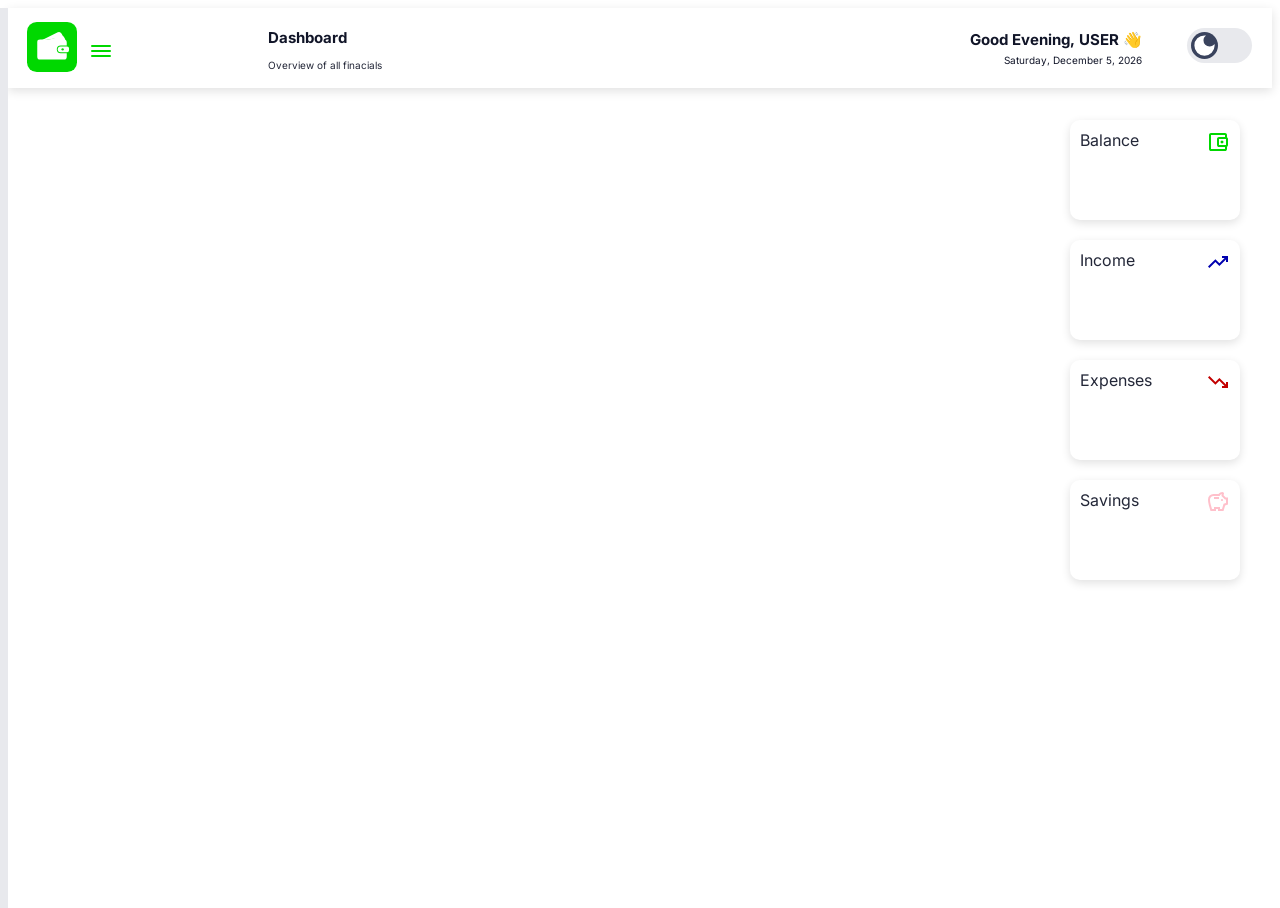
==== index.html @ 7d1e0b88 "fixed small issues and added svg for boxes" ====
<!DOCTYPE html>
<html lang="en">
<head>
    <meta charset="UTF-8">
    <meta name="viewport" content="width=device-width, initial-scale=1.0">

    <title>Expense Tracker</title>

    <link rel="stylesheet" href="css/style.css">

    <script type="text/javascript" src="js/script.js" defer></script>
</head>

<body>
    <header id="main-header">
        <header id="page-header">
            <section id="page-title">
                <h1 id="page-name">
                    Dashboard
                </h1>

                <p id="page-desc">
                    Overview of all finacials
                </p>

            </section>

            <div id="greeting-con">
                <h2 id="greeting"></h2>

                <p id="date"></p>
            </div>

        </header>

        <section id="logo">
            <svg xmlns="http://www.w3.org/2000/svg" viewBox="0 0 512 512"><rect class="icon-bg" x="0" y="0" width="512" height="512" rx="100"/><path class="wallet" d="M145 190 L315 105 Q340 93 353 119 L375 157 Z"/><path class="wallet" d="M195 190 L350 145 Q374 138 385 163 L395 190 Z"/><path class="wallet" d="M105 205Q105 180 135 180H377Q407 180 407 210V240H345Q305 240 305 280Q305 320 345 320H407V355Q407 385 377 385H135Q105 385 105 355Z"/><path class="wallet" d="M345 250H410Q430 250 430 270V290Q430 310 410 310H345Q315 310 315 280Q315 250 345 250Z"/><circle class="icon-bg" cx="365" cy="280" r="12"/></svg>
        </section>

        <input type="checkbox" id="menu-toggle">

        <label for="menu-toggle" class="toggle">
            <span class="top-line common"></span>
            <span class="mid-line common"></span>
            <span class="bot-line common"></span>
        </label>

        <div class="slide">

            <h1 id="title">Cashuru</h1>

            <ul id="list">
                <li>
                    <a href="#">
                        <svg xmlns="http://www.w3.org/2000/svg" viewBox="0 0 24 24" height="24px" width="24px" fill="#e3e3e3"><path d="M6,19H9V13h6v6h3V10L12,5.5L6,10v9ZM4,21V9l8-6l8,6V21H13V15H11v6H4Zm8-8.75Z"/></svg>
                        <span>Dashboard</span>  
                    </a>
                </li>
                <li>
                    <a href="#">
                        <svg xmlns="http://www.w3.org/2000/svg" viewBox="0 0 24 24" height="24px" width="24px" fill="#e3e3e3"><path d="M4,6V4H20V6H4ZM4,20V14H3V12L4,7H20l1,5v2H20v6H18V14H14v6H4Zm2-2h6V14H6v4ZM5.05,12h13.9H5.05Zm0,0h13.9l-0.6-3H5.65l-0.6,3Z"/></svg>                       
                        <span>Transactions</span>
                    </a>
                </li>
                <li>
                    <a href="#">
                        <svg xmlns="http://www.w3.org/2000/svg" viewBox="0 0 24 24" height="24px" width="24px" fill="#e3e3e3"><path d="M14,13q-1.25,0-2.13-0.88T11,10t0.88-2.13T14,7t2.13,0.88T17,10t-0.88,2.13T14,13ZM7,16q-0.82,0-1.41-0.59T5,14V6Q5,5.18 5.59,4.59T7,4H21q0.83,0 1.41,0.59Q23,5.18 23,6v8q0,0.82-0.59,1.41T21,16H7Zm2-2H19q0-0.83 0.59-1.41T21,12V8q-0.82,0-1.41-0.59T19,6H9Q9,6.82 8.41,7.41Q7.83,8 7,8v4q0.83,0 1.41,0.59Q9,13.18 9,14Zm11,6H3q-0.82,0-1.41-0.59T1,18V7H3V18H20v2ZM7,14V6v8Z"/></svg>                        
                        <span>Budgets</span>
                    </a>
                </li>
                <li>
                    <a href="#">
                        <svg xmlns="http://www.w3.org/2000/svg" viewBox="0 0 24 24" height="24px" width="24px" fill="#e3e3e3"><path d="M16.71,10.71Q17,10.43 17,10q0-0.43-0.29-0.71T16,9T15.29,9.29T15,10t0.29,0.71T16,11q0.43,0 0.71-0.29ZM8,9h5V7H8V9ZM4.5,21q-0.85-2.85-1.67-5.69T2,9.5Q2,7.2 3.6,5.6T7.5,4h5q0.73-0.95 1.76-1.48T16.5,2q0.63,0 1.06,0.44T18,3.5q0,0.15-0.04,0.3T17.88,4.07q-0.1,0.27-0.19,0.56T17.55,5.22L19.83,7.5H22v6.98L19.18,15.4L17.5,21H12V19H10v2H4.5ZM6,19H8V17h6v2h2l1.55-5.15L20,13.02V9.5H19L15.5,6q0-0.5 0.06-0.96T15.75,4.1q-0.72,0.2-1.27,0.69T13.68,6H7.5Q6.05,6 5.03,7.02T4,9.5q0,2.45 0.67,4.79T6,19Zm6-7.45Z"/></svg>
                        <span>Savings</span>
                    </a>
                </li>
                <li>
                    <a href="#">
                        <svg xmlns="http://www.w3.org/2000/svg" viewBox="0 0 24 24" height="24px" width="24px" fill="#e3e3e3"><path d="M3,21V19l2-2v4H3Zm4,0V15l2-2v8H7Zm4,0V13l2,2.03V21H11Zm4,0V15.03l2-2V21H15Zm4,0V11l2-2V21H19ZM3,15.83V13l7-7l4,4l7-7V5.82l-7,7l-4-4l-7,7Z"/></svg>
                        <span>Analytics</span>
                    </a>
                </li>
                <li>
                    <a href="#">
                        <svg xmlns="http://www.w3.org/2000/svg" viewBox="0 0 24 24" height="24px" width="24px" fill="#e3e3e3"><path d="M9.25,22l-0.4-3.2q-0.32-0.13-0.61-0.3T7.68,18.13L4.7,19.38L1.95,14.63l2.58-1.95Q4.5,12.5 4.5,12.34q0-0.16 0-0.34t0-0.34t0.03-0.34L1.95,9.38L4.7,4.63L7.68,5.88Q7.95,5.68 8.25,5.5t0.6-0.3L9.25,2h5.5l0.4,3.2q0.33,0.13 0.61,0.3t0.56,0.38L19.3,4.63l2.75,4.75l-2.57,1.95q0.02,0.18 0.02,0.34t0,0.34t0,0.34t-0.05,0.34l2.57,1.95l-2.75,4.75l-2.95-1.25q-0.27,0.2-0.57,0.38t-0.6,0.3L14.75,22H9.25ZM11,20h1.98l0.35-2.65q0.78-0.2 1.44-0.59t1.21-0.94l2.47,1.03l0.98-1.7l-2.15-1.63q0.13-0.35 0.17-0.74T17.5,12t-0.05-0.79q-0.05-0.39-0.17-0.74l2.15-1.63l-0.98-1.7L15.98,8.2q-0.55-0.57-1.21-0.96T13.33,6.65L13,4H11.03L10.68,6.65Q9.9,6.85 9.24,7.24T8.03,8.17L5.55,7.15L4.58,8.85l2.15,1.6Q6.6,10.83 6.55,11.2T6.5,12q0,0.4 0.05,0.77t0.17,0.75L4.58,15.15l0.98,1.7L8.03,15.8q0.55,0.58 1.21,0.96t1.44,0.59L11,20Zm1.05-4.5q1.45,0 2.47-1.03T15.55,12T14.53,9.52T12.05,8.5q-1.47,0-2.49,1.02T8.55,12t1.01,2.47t2.49,1.03ZM12,12Z"/></svg>
                        <span>Settings</span>
                    </a>
                </li>
            </ul>
        </div>

        <button id="theme-switch">
            <span>
                <svg xmlns="http://www.w3.org/2000/svg" viewBox="0 0 24 24" height="24px" width="24px" fill="#e3e3e3"><path d="M12,21q-3.75,0-6.38-2.63T3,12T5.63,5.63T12,3q0.35,0 0.69,0.02q0.34,0.02 0.66,0.07q-1.03,0.73-1.64,1.89T11.1,7.5q0,2.25 1.57,3.82T16.5,12.9q1.38,0 2.53-0.61t1.88-1.64q0.05,0.33 0.07,0.66T21,12q0,3.75-2.63,6.38T12,21Z"/></svg>
                <svg xmlns="http://www.w3.org/2000/svg" viewBox="0 0 24 24" height="24px" width="24px" fill="#e3e3e3"><path d="M8.46,15.54Q7,14.08 7,12Q7,9.92 8.46,8.46T12,7t3.54,1.46T17,12t-1.46,3.54T12,17q-2.07,0-3.54-1.46ZM5,13H1V11H5v2Zm18,0H19V11h4v2ZM11,5V1h2V5H11Zm0,18V19h2v4H11ZM6.4,7.75L3.88,5.32L5.3,3.85l2.4,2.5L6.4,7.75Zm12.3,12.4l-2.42-2.52l1.32-1.38l2.52,2.43L18.7,20.15ZM16.25,6.4l2.43-2.52L20.15,5.3l-2.5,2.4l-1.4-1.3ZM3.85,18.7l2.53-2.43L7.75,17.6L5.33,20.13L3.85,18.7Z"/></svg>
            </span>
        </button>
    </header>

    <body>
        <div id="summary-con">
            <section id="balance-box">
                <p>Balance</p>
                <svg class="balance" xmlns="http://www.w3.org/2000/svg" viewBox="0 0 24 24" height="24px" width="24px"><path d="M5,19V5Q5,5 5,6.11Q5,7.22 5,9v6q0,1.77 0,2.89T5,19Zm0,2q-0.83,0-1.41-0.59T3,19V5Q3,4.17 3.59,3.59T5,3H19q0.83,0 1.41,0.59T21,5V7.5H19V5H5V19H19V16.5h2V19q0,0.82-0.59,1.41T19,21H5Zm8-4q-0.82,0-1.41-0.59T11,15V9q0-0.83 0.59-1.41T13,7h7q0.83,0 1.41,0.59T22,9v6q0,0.82-0.59,1.41T20,17H13Zm7-2V9H13v6h7Zm-2.94-1.94Q17.5,12.63 17.5,12t-0.44-1.06T16,10.5t-1.06,0.44T14.5,12t0.44,1.06T16,13.5t1.06-0.44Z"/></svg>
            </section>

            <section id="income-box">
                <p>Income</p>
                <svg class="trend-up" xmlns="http://www.w3.org/2000/svg" viewBox="0 0 24 24" height="24px" width="24px"><path d="M3.4,18L2,16.6L9.4,9.15l4,4L18.6,8H16V6h6v6H20V9.4L13.4,16l-4-4l-6,6Z"/></svg>
            </section>

            <section id="expenses-box">
                <p>Expenses</p>
                <svg class ="trend-down" xmlns="http://www.w3.org/2000/svg" viewBox="0 0 24 24" height="24px" width="24px"><path d="M16,18V16h2.6l-5.2-5.15l-4,4L2,7.4L3.4,6l6,6l4-4L20,14.6V12h2v6H16Z"/></svg>
            </section>

            <section id="savings-box">
                <p>Savings</p>
                <svg class="piggy" xmlns="http://www.w3.org/2000/svg" viewBox="0 0 24 24" height="24px" width="24px"><path d="M16.71,10.71Q17,10.43 17,10q0-0.43-0.29-0.71T16,9T15.29,9.29T15,10t0.29,0.71T16,11q0.43,0 0.71-0.29ZM8,9h5V7H8V9ZM4.5,21q-0.85-2.85-1.67-5.69T2,9.5Q2,7.2 3.6,5.6T7.5,4h5q0.73-0.95 1.76-1.48T16.5,2q0.63,0 1.06,0.44T18,3.5q0,0.15-0.04,0.3T17.88,4.07q-0.1,0.27-0.19,0.56T17.55,5.22L19.83,7.5H22v6.98L19.18,15.4L17.5,21H12V19H10v2H4.5ZM6,19H8V17h6v2h2l1.55-5.15L20,13.02V9.5H19L15.5,6q0-0.5 0.06-0.96T15.75,4.1q-0.72,0.2-1.27,0.69T13.68,6H7.5Q6.05,6 5.03,7.02T4,9.5q0,2.45 0.67,4.79T6,19Zm6-7.45Z"/></svg>
            </section>
        </div>
    </body>

</body>
</html>
---- css/style.css ----
@import url('https://fonts.googleapis.com/css2?family=Inter:wght@400;500;600;700;800&display=swap');

:root{
    --base-color: white;
    --base-variant: #e8e9ed;
    --text-color: #111528;
    --secondary-text: #232738;
    --primary-color: #3a435d;
    --accent-color: rgb(0, 216, 0);
    --hover-color: #cbcbcb;
    --shadow-color: rgba(0, 0, 0, 0.12);
    --main-font: 'Inter', sans-serif;
    --title-font: 'Bebas Neue', sans-serif;
}
.darkmode{
    --base-color: #070b1d;
    --base-variant: #101425;
    --text-color: #ffffff;
    --secondary-text: #a4a5b8;
    --primary-color: #3a435d;
    --accent-color: rgb(2, 143, 2);
    --hover-color: #232a41;
    --shadow-color: rgba(166, 166, 166, 0.12);
}

#theme-switch{
    height: 35px;
    width: 65px;
    padding: 4px;
    border-radius: 50px;
    border: none;
    background-color: var(--base-variant);
    cursor: pointer;
    display: flex;
    align-items: center;
    top: 20px;
    right: 20px;
    position: absolute;
    transition: background-color 0.3s;
}

#theme-switch span{
    height: 27px;
    width: 27px;
    border-radius: 50%;
    background-color: var(--primary-color);
    transition: transform 0.3s;
    justify-content: flex-start;
}

#theme-switch span svg{
    height: 27px;
    width: 27px;
    fill: white;
}

.darkmode #theme-switch span{
    height: 27px;
    width: 27px;
    border-radius: 50%;
    background-color: white;
    transition: transform 0.3s;
    justify-content: flex-start;
}

.darkmode #theme-switch span svg{
    height: 27px;
    width: 27px;
    fill: var(--primary-color);
}

#theme-switch svg:last-child{
    display: none;
}

.darkmode #theme-switch svg:first-child{
    display: none;
}

.darkmode #theme-switch svg:last-child{
    display: block;
}

.darkmode #theme-switch span{
    transform: translateX(30px);
}

.darkmode #theme-switch{
    background-color: var(--primary-color);
}

body{
    background-color: var(--base-color);
    color: var(--text-color);
}

#title{
    color: var(--accent-color);
    text-align: right;
    padding-right: 10px;
    padding-top: 20px;
    font-weight: 800;
    pointer-events: none;
    font-family: var(--title-font);
    font-size: 30px
}

#logo{
    height: 50px;
    width: 50px;
    padding: 4px;
    display: flex;
    align-items: center;
    position: absolute;
    top: 10px;
    left: 15px;
    z-index: 4;
    background: transparent;
}

#logo svg {
    width: 100%;
    height: 100%;
}

.icon-bg {
    fill: var(--accent-color);
    transition: fill 0.3s ease;
}

.wallet {
    fill: var(--base-color);
    transition: fill 0.3s ease;
}

#list a {
    display: flex;
    align-items: center;
    gap: 12px;
}

#list svg{
    fill: var(--accent-color);
    width: 24px;
    height: 24px;
    flex-shrink: 0;
}

#list{
    padding-left: 20px;
}

*{
    padding: 0;
}

.slide{
    height: 100vh;
    width: 230px;
    position: absolute;
    top: 0;
    left: 0;
    background-color: var(--base-variant);
    transition: transform 0.3s ease;
    transform: translateX(-100%);
    z-index: 2;
}

ul li{
    list-style: none;
}

ul li a{
    color: var(--secondary-text);
    font-weight: 500;
    font-family: var(--main-font);
    text-transform: capitalize;
    text-decoration: none;
    transition: 0.2s ease-out;
}

ul li a span{
    width: 40px;
    text-align: center;
}

input{
    display: none;
    visibility: hidden;
    appearance: none;
}

.toggle{
    position: absolute;
    height: 25px;
    width: 25px;
    top: 30px;
    left: 80px;
    z-index: 5;
    cursor: pointer;
    background-color: transparent;
    border-radius: 2px;
    transition: left 0.3s ease;
}

.toggle .common{
    position: absolute;
    height: 2px;
    width: 20px;
    background-color: var(--accent-color);
    border-radius: 50px;
    transition: 0.3s ease;
}

.toggle .top-line{
    top: 30%;
    left: 50%;
    transform: translate(-50%, -50%);
}

.toggle .mid-line{
    top: 50%;
    left: 50%;
    transform: translate(-50%, -50%);
}

.toggle .bot-line{
    top: 70%;
    left: 50%;
    transform: translate(-50%, -50%);
}

input:checked ~ .toggle .top-line{
    left: 0px;
    top: 11.5px;
    width: 25px;
    transform: rotate(45deg);
}

input:checked ~ .toggle .bot-line{
    left: 0px;
    top: 11.5px;
    width: 25px;
    transform: rotate(-45deg);
}

input:checked ~ .toggle .mid-line{
    opacity: 0;
}

#menu-toggle:checked ~ .slide {
    transform: translateX(0);
}

#title {
    opacity: 0;
    transition: opacity 0.3s ease;
}

#menu-toggle:checked ~ .slide #title {
    opacity: 1;
}

#menu-toggle:checked ~ .toggle {
    left: 190px;
    top: 15px;
    background-color: transparent;
    transition: 0.3s ease;
}

#list li {
    margin-bottom: 12px;
}

#list li a {
    display: flex;
    align-items: center;
    gap: 12px;
    padding: 10px 12px;
    width: 170px;
    box-sizing: border-box;
    border-radius: 10px;
    transition: background-color 0.2s ease;
}

#list li a:hover {
    background-color: var(--hover-color);
}

#page-title {
    margin-left: 240px;
    padding: 12px 20px;
    font-family: var(--main-font);
}

#page-name {
    font-size: 15px;
    color: var(--text-color);
}

#page-desc {
    font-size: 10px;
    color: var(--secondary-text);
}

#page-header {
    width: 100%;
    height: 80px;
    background-color: var(--base-color);
    box-shadow: 0 3px 10px var(--shadow-color);
    display: flex;
    align-items: center;
    justify-content: space-between;
}

#greeting {
    margin: 0;
    font-size: 15px;
}

#date {
    margin: 5px 0 0 0;
    font-size: 10px;
}

#greeting-con {
    display: flex;
    flex-direction: column;
    align-items: flex-end;
    padding-right: 130px;
    font-family: var(--main-font);
}

#summary-con {
    display: flex;
    flex-direction: column;
    gap: 20px;
    position: absolute;
    right: 40px;
    top: 120px;
}

#summary-con section {
    box-shadow: 0 3px 10px var(--shadow-color);
    border-radius: 10px;
    height: 80px;
    width: 150px;
}

#summary-con p {
    font-family: var(--main-font);
    color: var(--secondary-text);
    margin: 0;
}

#main-header {
    position: relative;
    font-family: var(--title-font);
}

#savings-box {
    display: flex;
    justify-content: space-between;
    align-items: flex-start;
    padding: 10px;
}

#income-box{
    display: flex;
    justify-content: space-between;
    align-items: flex-start;
    padding: 10px;
}

#balance-box {
    display: flex;
    justify-content: space-between;
    align-items: flex-start;
    padding: 10px;
}

#expenses-box {
    display: flex;
    justify-content: space-between;
    align-items: flex-start;
    padding: 10px;
}

.balance {
    fill: var(--accent-color);
}

.trend-up {
    fill: rgb(0, 0, 175);
}

.trend-down {
    fill: rgb(194, 0, 0)
}

.piggy {
    fill: pink;
}
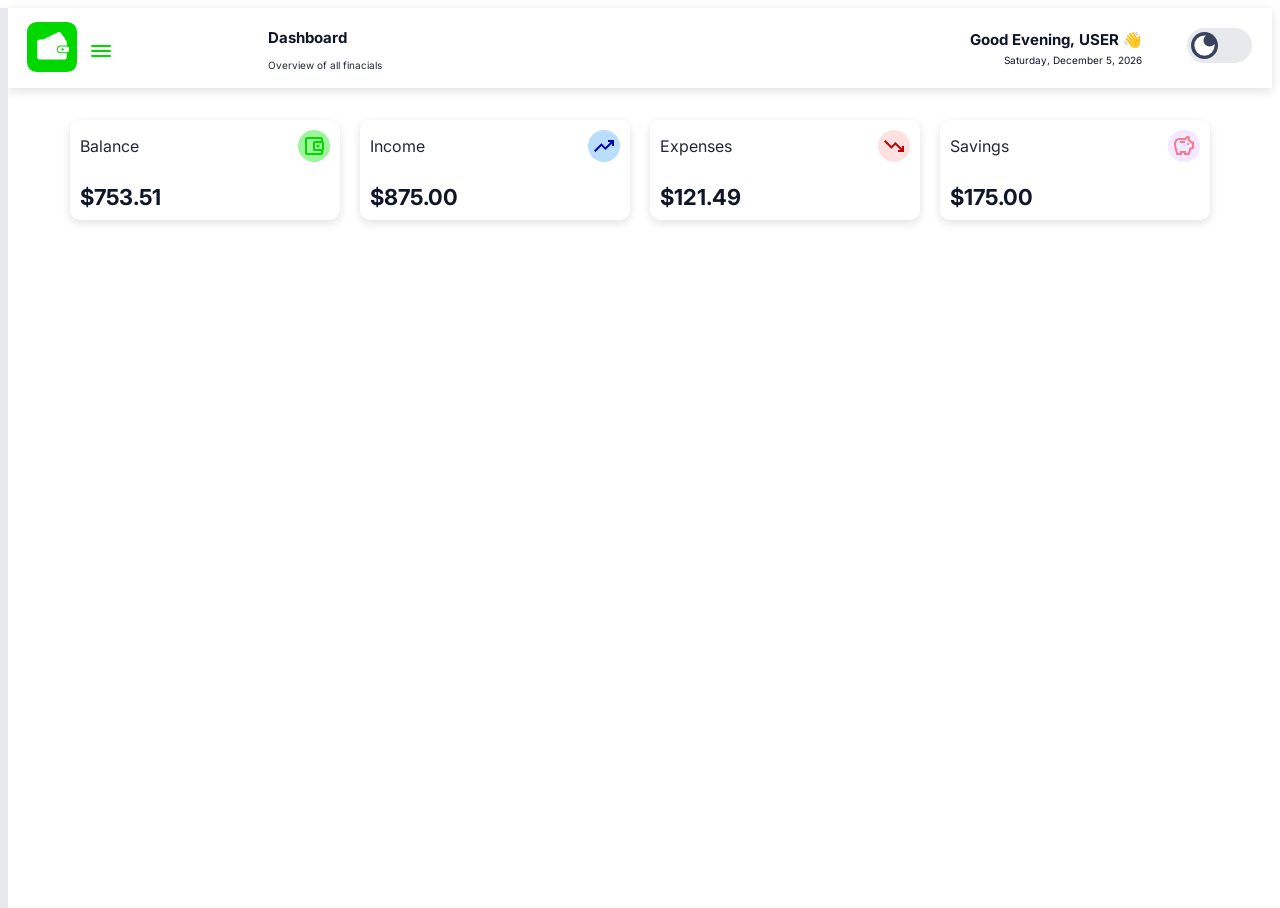
==== commit 6fd51052: "added icon bg and made boxes in a row, also did some js to make number" ====
--- a/index.html
+++ b/index.html
@@ -99,24 +99,40 @@
 
     <body>
         <div id="summary-con">
-            <section id="balance-box">
-                <p>Balance</p>
-                <svg class="balance" xmlns="http://www.w3.org/2000/svg" viewBox="0 0 24 24" height="24px" width="24px"><path d="M5,19V5Q5,5 5,6.11Q5,7.22 5,9v6q0,1.77 0,2.89T5,19Zm0,2q-0.83,0-1.41-0.59T3,19V5Q3,4.17 3.59,3.59T5,3H19q0.83,0 1.41,0.59T21,5V7.5H19V5H5V19H19V16.5h2V19q0,0.82-0.59,1.41T19,21H5Zm8-4q-0.82,0-1.41-0.59T11,15V9q0-0.83 0.59-1.41T13,7h7q0.83,0 1.41,0.59T22,9v6q0,0.82-0.59,1.41T20,17H13Zm7-2V9H13v6h7Zm-2.94-1.94Q17.5,12.63 17.5,12t-0.44-1.06T16,10.5t-1.06,0.44T14.5,12t0.44,1.06T16,13.5t1.06-0.44Z"/></svg>
+            <section id="balance-box" class="summary-card">
+                <div>
+                    <p>Balance</p>
+                    <svg class="balance" xmlns="http://www.w3.org/2000/svg" viewBox="0 0 24 24" height="24px" width="24px"><path d="M5,19V5Q5,5 5,6.11Q5,7.22 5,9v6q0,1.77 0,2.89T5,19Zm0,2q-0.83,0-1.41-0.59T3,19V5Q3,4.17 3.59,3.59T5,3H19q0.83,0 1.41,0.59T21,5V7.5H19V5H5V19H19V16.5h2V19q0,0.82-0.59,1.41T19,21H5Zm8-4q-0.82,0-1.41-0.59T11,15V9q0-0.83 0.59-1.41T13,7h7q0.83,0 1.41,0.59T22,9v6q0,0.82-0.59,1.41T20,17H13Zm7-2V9H13v6h7Zm-2.94-1.94Q17.5,12.63 17.5,12t-0.44-1.06T16,10.5t-1.06,0.44T14.5,12t0.44,1.06T16,13.5t1.06-0.44Z"/></svg>
+                </div>
+
+                <p id="balance-num" class="sum-val"></p>
             </section>
 
-            <section id="income-box">
-                <p>Income</p>
-                <svg class="trend-up" xmlns="http://www.w3.org/2000/svg" viewBox="0 0 24 24" height="24px" width="24px"><path d="M3.4,18L2,16.6L9.4,9.15l4,4L18.6,8H16V6h6v6H20V9.4L13.4,16l-4-4l-6,6Z"/></svg>
+            <section id="income-box" class="summary-card">
+                <div>
+                    <p>Income</p>
+                    <svg class="trend-up" xmlns="http://www.w3.org/2000/svg" viewBox="0 0 24 24" height="24px" width="24px"><path d="M3.4,18L2,16.6L9.4,9.15l4,4L18.6,8H16V6h6v6H20V9.4L13.4,16l-4-4l-6,6Z"/></svg>
+                </div>
+
+                <p id="income-num" class="sum-val"></p>
             </section>
 
-            <section id="expenses-box">
-                <p>Expenses</p>
-                <svg class ="trend-down" xmlns="http://www.w3.org/2000/svg" viewBox="0 0 24 24" height="24px" width="24px"><path d="M16,18V16h2.6l-5.2-5.15l-4,4L2,7.4L3.4,6l6,6l4-4L20,14.6V12h2v6H16Z"/></svg>
+            <section id="expenses-box" class="summary-card">
+                <div>
+                    <p>Expenses</p>
+                    <svg class ="trend-down" xmlns="http://www.w3.org/2000/svg" viewBox="0 0 24 24" height="24px" width="24px"><path d="M16,18V16h2.6l-5.2-5.15l-4,4L2,7.4L3.4,6l6,6l4-4L20,14.6V12h2v6H16Z"/></svg>
+                </div>
+
+                <p id="expense-num" class="sum-val"></p>
             </section>
 
-            <section id="savings-box">
-                <p>Savings</p>
-                <svg class="piggy" xmlns="http://www.w3.org/2000/svg" viewBox="0 0 24 24" height="24px" width="24px"><path d="M16.71,10.71Q17,10.43 17,10q0-0.43-0.29-0.71T16,9T15.29,9.29T15,10t0.29,0.71T16,11q0.43,0 0.71-0.29ZM8,9h5V7H8V9ZM4.5,21q-0.85-2.85-1.67-5.69T2,9.5Q2,7.2 3.6,5.6T7.5,4h5q0.73-0.95 1.76-1.48T16.5,2q0.63,0 1.06,0.44T18,3.5q0,0.15-0.04,0.3T17.88,4.07q-0.1,0.27-0.19,0.56T17.55,5.22L19.83,7.5H22v6.98L19.18,15.4L17.5,21H12V19H10v2H4.5ZM6,19H8V17h6v2h2l1.55-5.15L20,13.02V9.5H19L15.5,6q0-0.5 0.06-0.96T15.75,4.1q-0.72,0.2-1.27,0.69T13.68,6H7.5Q6.05,6 5.03,7.02T4,9.5q0,2.45 0.67,4.79T6,19Zm6-7.45Z"/></svg>
+            <section id="savings-box" class="summary-card">
+                <div>
+                    <p>Savings</p>
+                    <svg class="piggy" xmlns="http://www.w3.org/2000/svg" viewBox="0 0 24 24" height="24px" width="24px"><path d="M16.71,10.71Q17,10.43 17,10q0-0.43-0.29-0.71T16,9T15.29,9.29T15,10t0.29,0.71T16,11q0.43,0 0.71-0.29ZM8,9h5V7H8V9ZM4.5,21q-0.85-2.85-1.67-5.69T2,9.5Q2,7.2 3.6,5.6T7.5,4h5q0.73-0.95 1.76-1.48T16.5,2q0.63,0 1.06,0.44T18,3.5q0,0.15-0.04,0.3T17.88,4.07q-0.1,0.27-0.19,0.56T17.55,5.22L19.83,7.5H22v6.98L19.18,15.4L17.5,21H12V19H10v2H4.5ZM6,19H8V17h6v2h2l1.55-5.15L20,13.02V9.5H19L15.5,6q0-0.5 0.06-0.96T15.75,4.1q-0.72,0.2-1.27,0.69T13.68,6H7.5Q6.05,6 5.03,7.02T4,9.5q0,2.45 0.67,4.79T6,19Zm6-7.45Z"/></svg>
+                </div>
+
+                <p id="savings-num" class="sum-val"></p>
             </section>
         </div>
     </body>
--- a/css/style.css
+++ b/css/style.css
@@ -333,18 +333,13 @@
 
 #summary-con {
     display: flex;
-    flex-direction: column;
+    flex-direction: row;
     gap: 20px;
     position: absolute;
-    right: 40px;
     top: 120px;
-}
-
-#summary-con section {
-    box-shadow: 0 3px 10px var(--shadow-color);
-    border-radius: 10px;
-    height: 80px;
-    width: 150px;
+    justify-content: center;
+    left: 0;
+    right: 0;
 }
 
 #summary-con p {
@@ -358,46 +353,71 @@
     font-family: var(--title-font);
 }
 
-#savings-box {
-    display: flex;
+.balance {
+    fill: var(--accent-color);
+    background-color: #9cf59a;
+}
+
+.trend-up {
+    fill: rgb(0, 0, 175);
+    background-color: #b8ddfd;
+}
+
+.trend-down {
+    fill: rgb(194, 0, 0);
+    background-color: #fee2e2;
+}
+
+.piggy {
+    fill: rgb(250, 120, 141);
+    background-color: #f3e8ff;
+}
+
+.summary-card div {
+    display: flex;
+    justify-content: space-between;
+    align-items: center;
+    width: 100%;
+}
+
+.summary-card {
+    display: flex;
+    flex-direction: column;
     justify-content: space-between;
     align-items: flex-start;
     padding: 10px;
-}
-
-#income-box{
-    display: flex;
-    justify-content: space-between;
-    align-items: flex-start;
-    padding: 10px;
-}
-
-#balance-box {
-    display: flex;
-    justify-content: space-between;
-    align-items: flex-start;
-    padding: 10px;
-}
-
-#expenses-box {
-    display: flex;
-    justify-content: space-between;
-    align-items: flex-start;
-    padding: 10px;
-}
-
-.balance {
-    fill: var(--accent-color);
-}
-
-.trend-up {
-    fill: rgb(0, 0, 175);
-}
-
-.trend-down {
-    fill: rgb(194, 0, 0)
-}
-
-.piggy {
-    fill: pink;
+    box-shadow: 0 3px 10px var(--shadow-color);
+    border-radius: 10px;
+    height: 80px;
+    width: 250px;
+    transition: transform 0.2s ease, box-shadow 0.2s ease;
+}
+
+#summary-con .summary-card > p {
+    font-size: 22px;
+    font-weight: 700;
+    color: var(--text-color);
+}
+
+.summary-card svg {
+    padding: 4px;
+    border-radius: 50%;
+    width: 24px;
+    height: 24px;
+}
+
+.summary-card:hover {
+    transform: translateY(-4px);
+    box-shadow: 0 6px 15px var(--shadow-color);
+}
+
+@media (max-width: 768px) {
+    #summary-con {
+        position: static;
+        align-items: flex-end;
+    }
+}
+
+.summary-value {
+    align-self: flex-start;
 }
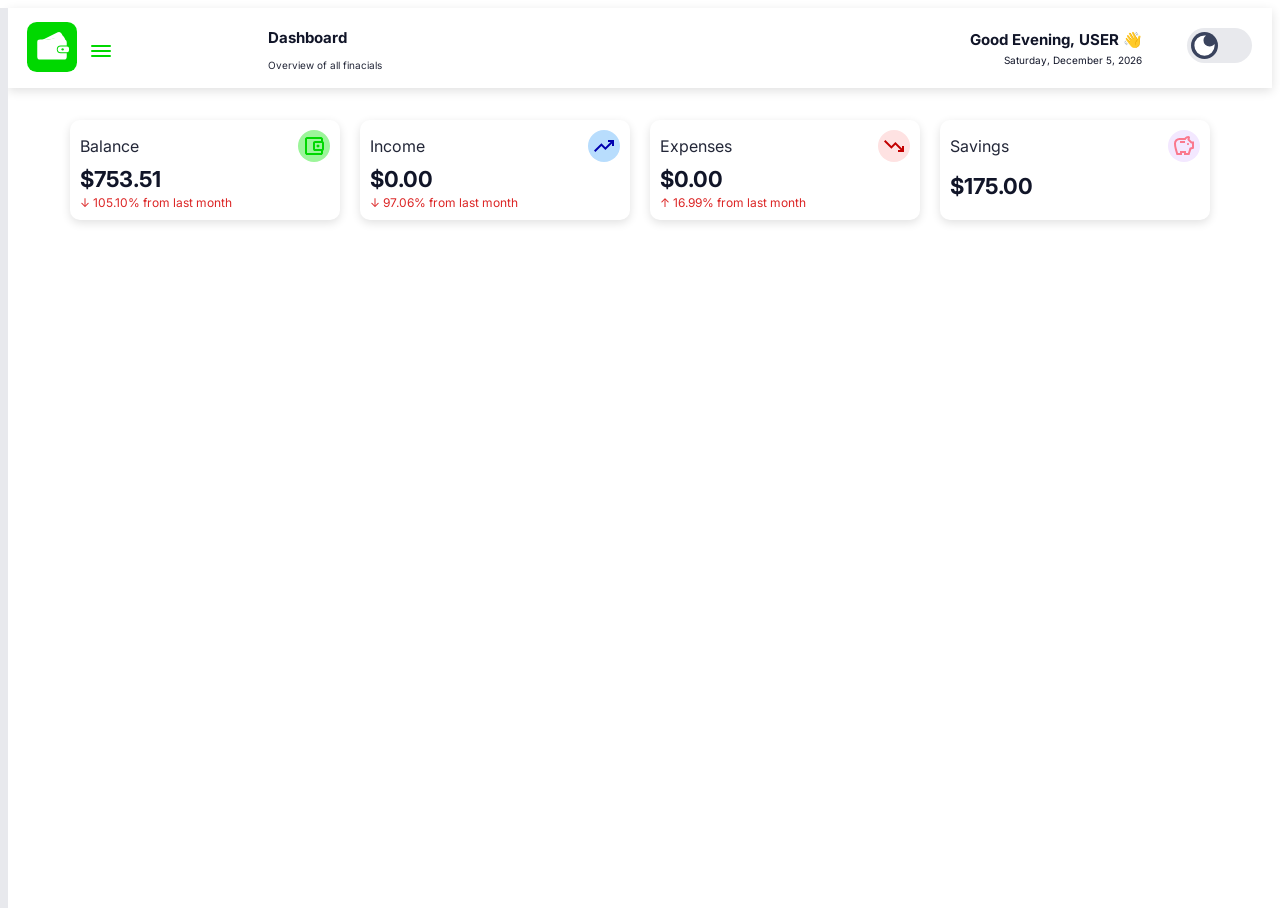
==== commit b8698c7e: "added smaller text in the summary boxes that turn red or green depending on positive or negative" ====
--- a/index.html
+++ b/index.html
@@ -106,6 +106,7 @@
                 </div>
 
                 <p id="balance-num" class="sum-val"></p>
+                <p id="balance-change"></p>
             </section>
 
             <section id="income-box" class="summary-card">
@@ -115,6 +116,7 @@
                 </div>
 
                 <p id="income-num" class="sum-val"></p>
+                <p id="income-change"></p>
             </section>
 
             <section id="expenses-box" class="summary-card">
@@ -124,6 +126,7 @@
                 </div>
 
                 <p id="expense-num" class="sum-val"></p>
+                <p id="expense-change"></p>
             </section>
 
             <section id="savings-box" class="summary-card">
@@ -133,6 +136,7 @@
                 </div>
 
                 <p id="savings-num" class="sum-val"></p>
+                <p id="savings-change"></p>
             </section>
         </div>
     </body>
--- a/css/style.css
+++ b/css/style.css
@@ -420,4 +420,16 @@
 
 .summary-value {
     align-self: flex-start;
+}
+
+#summary-con .summary-card > p.positive-change {
+    color: #16a34a;
+    font-size: 12px;
+    font-weight: 400;
+}
+
+#summary-con .summary-card > p.negative-change {
+    color: #dc2626;
+    font-size: 12px;
+    font-weight: 400;
 }
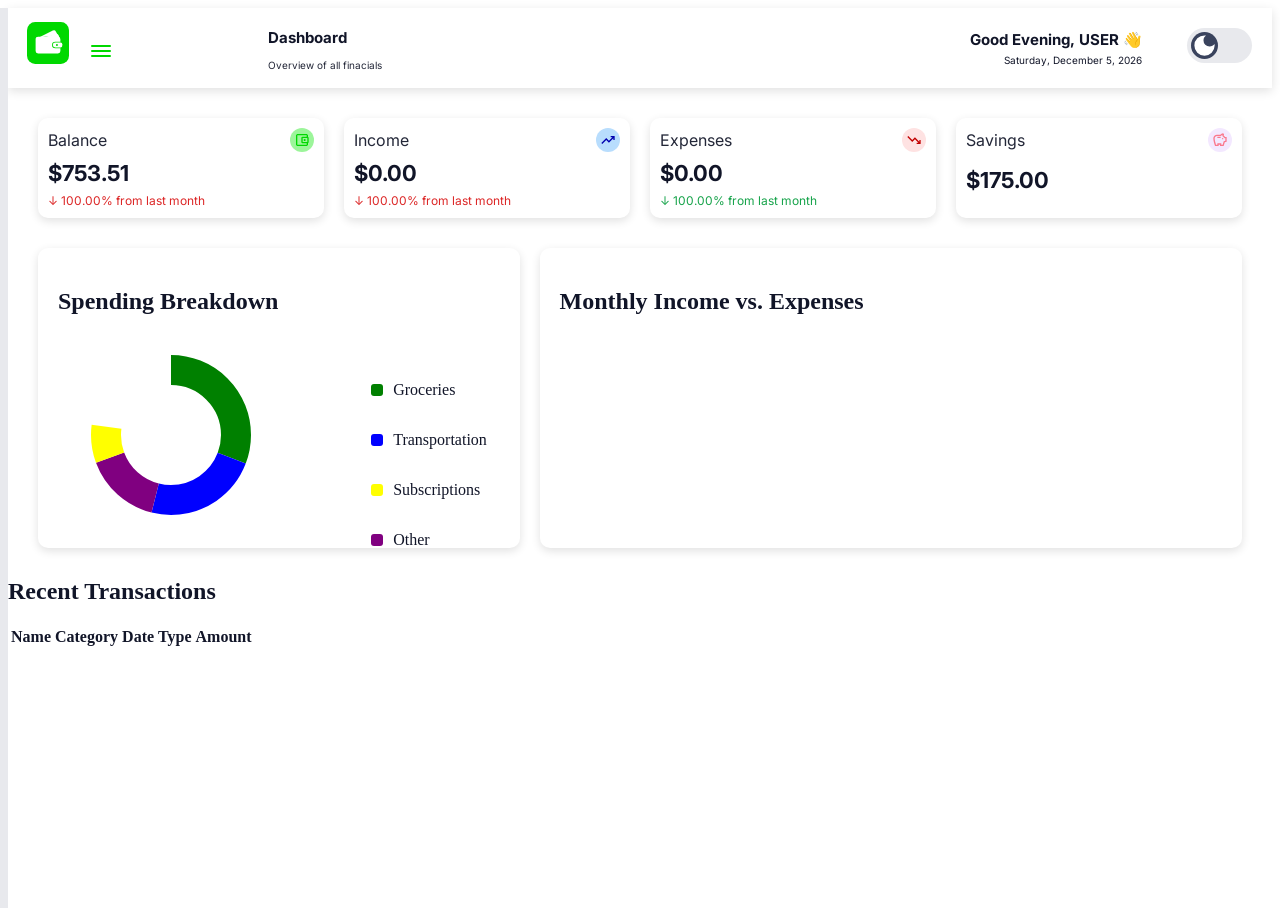
==== commit 32958045: "added pie chart and boxes for next dashboard additions" ====
--- a/index.html
+++ b/index.html
@@ -97,49 +97,147 @@
         </button>
     </header>
 
-    <body>
-        <div id="summary-con">
-            <section id="balance-box" class="summary-card">
-                <div>
-                    <p>Balance</p>
-                    <svg class="balance" xmlns="http://www.w3.org/2000/svg" viewBox="0 0 24 24" height="24px" width="24px"><path d="M5,19V5Q5,5 5,6.11Q5,7.22 5,9v6q0,1.77 0,2.89T5,19Zm0,2q-0.83,0-1.41-0.59T3,19V5Q3,4.17 3.59,3.59T5,3H19q0.83,0 1.41,0.59T21,5V7.5H19V5H5V19H19V16.5h2V19q0,0.82-0.59,1.41T19,21H5Zm8-4q-0.82,0-1.41-0.59T11,15V9q0-0.83 0.59-1.41T13,7h7q0.83,0 1.41,0.59T22,9v6q0,0.82-0.59,1.41T20,17H13Zm7-2V9H13v6h7Zm-2.94-1.94Q17.5,12.63 17.5,12t-0.44-1.06T16,10.5t-1.06,0.44T14.5,12t0.44,1.06T16,13.5t1.06-0.44Z"/></svg>
+    <section id="summary-con">
+        <section id="balance-box" class="summary-card">
+            <div>
+                <p>Balance</p>
+                <svg class="balance" xmlns="http://www.w3.org/2000/svg" viewBox="0 0 24 24" height="24px" width="24px"><path d="M5,19V5Q5,5 5,6.11Q5,7.22 5,9v6q0,1.77 0,2.89T5,19Zm0,2q-0.83,0-1.41-0.59T3,19V5Q3,4.17 3.59,3.59T5,3H19q0.83,0 1.41,0.59T21,5V7.5H19V5H5V19H19V16.5h2V19q0,0.82-0.59,1.41T19,21H5Zm8-4q-0.82,0-1.41-0.59T11,15V9q0-0.83 0.59-1.41T13,7h7q0.83,0 1.41,0.59T22,9v6q0,0.82-0.59,1.41T20,17H13Zm7-2V9H13v6h7Zm-2.94-1.94Q17.5,12.63 17.5,12t-0.44-1.06T16,10.5t-1.06,0.44T14.5,12t0.44,1.06T16,13.5t1.06-0.44Z"/></svg>
+            </div>
+
+            <p id="balance-num" class="sum-val"></p>
+            <p id="balance-change"></p>
+        </section>
+
+        <section id="income-box" class="summary-card">
+            <div>
+                <p>Income</p>
+                <svg class="trend-up" xmlns="http://www.w3.org/2000/svg" viewBox="0 0 24 24" height="24px" width="24px"><path d="M3.4,18L2,16.6L9.4,9.15l4,4L18.6,8H16V6h6v6H20V9.4L13.4,16l-4-4l-6,6Z"/></svg>
+            </div>
+
+            <p id="income-num" class="sum-val"></p>
+            <p id="income-change"></p>
+        </section>
+
+        <section id="expenses-box" class="summary-card">
+            <div>
+                <p>Expenses</p>
+                <svg class ="trend-down" xmlns="http://www.w3.org/2000/svg" viewBox="0 0 24 24" height="24px" width="24px"><path d="M16,18V16h2.6l-5.2-5.15l-4,4L2,7.4L3.4,6l6,6l4-4L20,14.6V12h2v6H16Z"/></svg>
+            </div>
+
+            <p id="expense-num" class="sum-val"></p>
+            <p id="expense-change"></p>
+        </section>
+
+        <section id="savings-box" class="summary-card">
+            <div>
+                <p>Savings</p>
+                <svg class="piggy" xmlns="http://www.w3.org/2000/svg" viewBox="0 0 24 24" height="24px" width="24px"><path d="M16.71,10.71Q17,10.43 17,10q0-0.43-0.29-0.71T16,9T15.29,9.29T15,10t0.29,0.71T16,11q0.43,0 0.71-0.29ZM8,9h5V7H8V9ZM4.5,21q-0.85-2.85-1.67-5.69T2,9.5Q2,7.2 3.6,5.6T7.5,4h5q0.73-0.95 1.76-1.48T16.5,2q0.63,0 1.06,0.44T18,3.5q0,0.15-0.04,0.3T17.88,4.07q-0.1,0.27-0.19,0.56T17.55,5.22L19.83,7.5H22v6.98L19.18,15.4L17.5,21H12V19H10v2H4.5ZM6,19H8V17h6v2h2l1.55-5.15L20,13.02V9.5H19L15.5,6q0-0.5 0.06-0.96T15.75,4.1q-0.72,0.2-1.27,0.69T13.68,6H7.5Q6.05,6 5.03,7.02T4,9.5q0,2.45 0.67,4.79T6,19Zm6-7.45Z"/></svg>
+            </div>
+
+            <p id="savings-num" class="sum-val"></p>
+            <p id="savings-change"></p>
+        </section>
+    </section>
+
+    <section id="analytics-con">
+        <div id="spending-chart">
+            <h2>Spending Breakdown</h2>
+            <div id="chart-content">
+                <svg width="260" height="260">
+                    <circle
+                        cx="100"
+                        cy="100"
+                        r="65"
+                        fill="none"
+                        stroke="green"
+                        stroke-width="30"
+                        stroke-dasharray="125.66 314.16"
+                        transform="rotate(-90 100 100)"
+                    />
+
+                    <circle
+                        cx="100"
+                        cy="100"
+                        r="65"
+                        fill="none"
+                        stroke="blue"
+                        stroke-width="30"
+                        stroke-dasharray="94.25 314.16"
+                        stroke-dashoffset="-125.66"
+                        transform="rotate(-90 100 100)"
+                    />
+
+                    <circle
+                        cx="100"
+                        cy="100"
+                        r="65"
+                        fill="none"
+                        stroke="purple"
+                        stroke-width="30"
+                        stroke-dasharray="62.83 314.16"
+                        stroke-dashoffset="-219.91"
+                        transform="rotate(-90 100 100)"
+                    />
+
+                    <circle
+                        cx="100"
+                        cy="100"
+                        r="65"
+                        fill="none"
+                        stroke="yellow"
+                        stroke-width="30"
+                        stroke-dasharray="31.42 314.16"
+                        stroke-dashoffset="-282.74"
+                        transform="rotate(-90 100 100)"
+                    />
+                </svg>
+
+                <div id="legend">
+                    <div class="legend-item">
+                        <span class="legend-color groceries"></span>
+                        <p>Groceries</p>
+                    </div>
+
+                    <div class="legend-item">
+                        <span class="legend-color transportation"></span>
+                        <p>Transportation</p>
+                    </div>
+
+                    <div class="legend-item">
+                        <span class="legend-color subscriptions"></span>
+                        <p>Subscriptions</p>
+                    </div>
+
+                    <div class="legend-item">
+                        <span class="legend-color other"></span>
+                        <p>Other</p>
+                    </div>
                 </div>
-
-                <p id="balance-num" class="sum-val"></p>
-                <p id="balance-change"></p>
-            </section>
-
-            <section id="income-box" class="summary-card">
-                <div>
-                    <p>Income</p>
-                    <svg class="trend-up" xmlns="http://www.w3.org/2000/svg" viewBox="0 0 24 24" height="24px" width="24px"><path d="M3.4,18L2,16.6L9.4,9.15l4,4L18.6,8H16V6h6v6H20V9.4L13.4,16l-4-4l-6,6Z"/></svg>
-                </div>
-
-                <p id="income-num" class="sum-val"></p>
-                <p id="income-change"></p>
-            </section>
-
-            <section id="expenses-box" class="summary-card">
-                <div>
-                    <p>Expenses</p>
-                    <svg class ="trend-down" xmlns="http://www.w3.org/2000/svg" viewBox="0 0 24 24" height="24px" width="24px"><path d="M16,18V16h2.6l-5.2-5.15l-4,4L2,7.4L3.4,6l6,6l4-4L20,14.6V12h2v6H16Z"/></svg>
-                </div>
-
-                <p id="expense-num" class="sum-val"></p>
-                <p id="expense-change"></p>
-            </section>
-
-            <section id="savings-box" class="summary-card">
-                <div>
-                    <p>Savings</p>
-                    <svg class="piggy" xmlns="http://www.w3.org/2000/svg" viewBox="0 0 24 24" height="24px" width="24px"><path d="M16.71,10.71Q17,10.43 17,10q0-0.43-0.29-0.71T16,9T15.29,9.29T15,10t0.29,0.71T16,11q0.43,0 0.71-0.29ZM8,9h5V7H8V9ZM4.5,21q-0.85-2.85-1.67-5.69T2,9.5Q2,7.2 3.6,5.6T7.5,4h5q0.73-0.95 1.76-1.48T16.5,2q0.63,0 1.06,0.44T18,3.5q0,0.15-0.04,0.3T17.88,4.07q-0.1,0.27-0.19,0.56T17.55,5.22L19.83,7.5H22v6.98L19.18,15.4L17.5,21H12V19H10v2H4.5ZM6,19H8V17h6v2h2l1.55-5.15L20,13.02V9.5H19L15.5,6q0-0.5 0.06-0.96T15.75,4.1q-0.72,0.2-1.27,0.69T13.68,6H7.5Q6.05,6 5.03,7.02T4,9.5q0,2.45 0.67,4.79T6,19Zm6-7.45Z"/></svg>
-                </div>
-
-                <p id="savings-num" class="sum-val"></p>
-                <p id="savings-change"></p>
-            </section>
+            </div>
         </div>
-    </body>
-
+
+        <div id="monthly-chart">
+            <h2>Monthly Income vs. Expenses</h2>
+        </div>
+    </section>
+
+    <section id="transactions-con">
+        <h2>Recent Transactions</h2>
+        <table>
+            <thead>
+                <tr>
+                    <th>Name</th>
+                    <th>Category</th>
+                    <th>Date</th>
+                    <th>Type</th>
+                    <th>Amount</th>
+                </tr>
+            </thead>
+
+            <tbody>
+
+            </tbody>
+        </table>
+    </section>
 </body>
 </html>
--- a/css/style.css
+++ b/css/style.css
@@ -98,7 +98,7 @@
     color: var(--accent-color);
     text-align: right;
     padding-right: 10px;
-    padding-top: 20px;
+    padding-top: 10px;
     font-weight: 800;
     pointer-events: none;
     font-family: var(--title-font);
@@ -151,7 +151,7 @@
 }
 
 *{
-    padding: 0;
+    box-sizing: border-box;
 }
 
 .slide{
@@ -335,11 +335,10 @@
     display: flex;
     flex-direction: row;
     gap: 20px;
-    position: absolute;
-    top: 120px;
-    justify-content: center;
-    left: 0;
-    right: 0;
+    margin-top: 30px;
+    width: 100%;
+    padding: 0 30px;
+    box-sizing: border-box;
 }
 
 #summary-con p {
@@ -382,14 +381,16 @@
 
 .summary-card {
     display: flex;
+    flex: 1;
+    min-width: 0;
     flex-direction: column;
     justify-content: space-between;
     align-items: flex-start;
     padding: 10px;
     box-shadow: 0 3px 10px var(--shadow-color);
     border-radius: 10px;
-    height: 80px;
-    width: 250px;
+    height: 100px;
+    box-sizing: border-box;
     transition: transform 0.2s ease, box-shadow 0.2s ease;
 }
 
@@ -406,11 +407,6 @@
     height: 24px;
 }
 
-.summary-card:hover {
-    transform: translateY(-4px);
-    box-shadow: 0 6px 15px var(--shadow-color);
-}
-
 @media (max-width: 768px) {
     #summary-con {
         position: static;
@@ -432,4 +428,88 @@
     color: #dc2626;
     font-size: 12px;
     font-weight: 400;
+}
+
+@media (max-width: 768px) {
+    #summary-con {
+        position: static;
+        display: grid;
+        grid-template-columns: repeat(2, 1fr);
+        padding: 20px;
+    }
+}
+
+#analytics-con {
+    display: flex;
+    flex-direction: row;
+    gap: 20px;
+    margin: 30px;
+}
+
+#spending-chart {
+    flex: 2;
+}
+
+#monthly-chart {
+    flex: 3;
+}
+
+#spending-chart, 
+#monthly-chart {
+    padding: 20px;
+    border-radius: 10px;
+    box-shadow: 0 3px 10px var(--shadow-color);
+    height: 300px;
+    background-color: var(--base-color);
+}
+
+#chart-legend {
+    display: flex;
+    flex-direction: column;
+    gap: 10px;
+    margin-top: 15px;
+}
+
+.legend-item {
+    display: flex;
+    flex-direction: row;
+    align-items: center;
+    gap: 10px;
+}
+
+.legend-color {
+    width: 12px;
+    height: 12px;
+    border-radius: 3px;
+    display: inline-block;
+}
+
+.groceries {
+    background-color: green;
+}
+
+.transportation {
+    background-color: blue;
+}
+
+.subscriptions {
+    background-color: yellow;
+}
+
+.other {
+    background-color: purple;
+}
+
+#chart-content {
+    display: flex;
+    flex-direction: row;
+    justify-content: space-around;
+    align-items: center;
+    gap: 15px;
+}
+
+#legend {
+    display: flex;
+    flex-direction: column;
+    gap: 0px;
 }
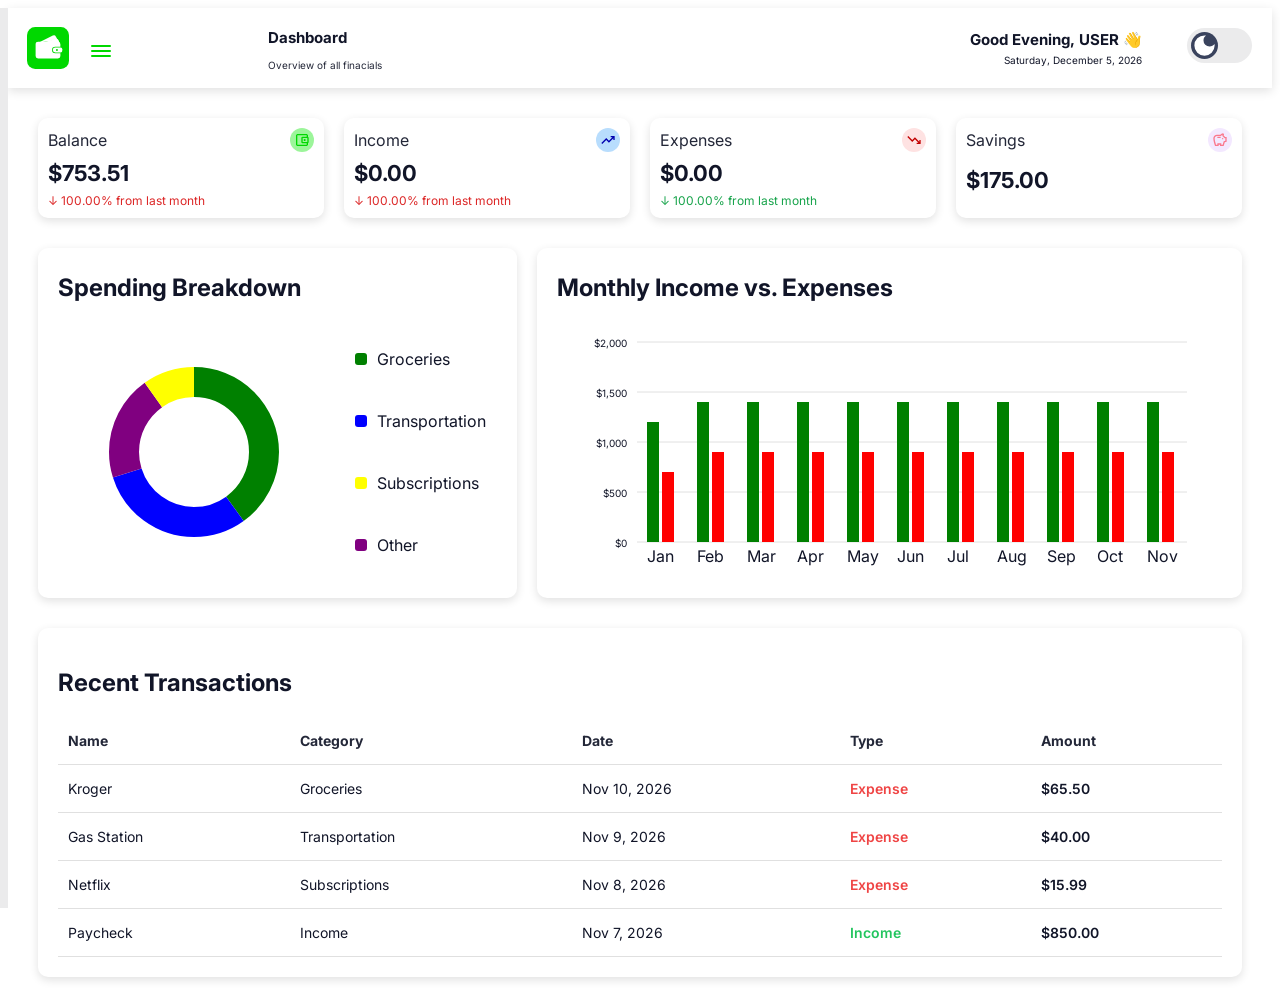
==== commit 9409d162: "fixed pie chart and added the rest of dashboard" ====
--- a/index.html
+++ b/index.html
@@ -145,50 +145,50 @@
             <div id="chart-content">
                 <svg width="260" height="260">
                     <circle
-                        cx="100"
-                        cy="100"
-                        r="65"
+                        cx="130"
+                        cy="130"
+                        r="70"
                         fill="none"
                         stroke="green"
                         stroke-width="30"
-                        stroke-dasharray="125.66 314.16"
-                        transform="rotate(-90 100 100)"
+                        stroke-dasharray="175.93 439.82"
+                        transform="rotate(-90 130 130)"
                     />
 
                     <circle
-                        cx="100"
-                        cy="100"
-                        r="65"
+                        cx="130"
+                        cy="130"
+                        r="70"
                         fill="none"
                         stroke="blue"
                         stroke-width="30"
-                        stroke-dasharray="94.25 314.16"
-                        stroke-dashoffset="-125.66"
-                        transform="rotate(-90 100 100)"
+                        stroke-dasharray="131.95 439.82"
+                        stroke-dashoffset="-175.93"
+                        transform="rotate(-90 130 130)"
                     />
 
                     <circle
-                        cx="100"
-                        cy="100"
-                        r="65"
+                        cx="130"
+                        cy="130"
+                        r="70"
                         fill="none"
                         stroke="purple"
                         stroke-width="30"
-                        stroke-dasharray="62.83 314.16"
-                        stroke-dashoffset="-219.91"
-                        transform="rotate(-90 100 100)"
+                        stroke-dasharray="87.96 439.82"
+                        stroke-dashoffset="-307.88"
+                        transform="rotate(-90 130 130)"
                     />
 
                     <circle
-                        cx="100"
-                        cy="100"
-                        r="65"
+                        cx="130"
+                        cy="130"
+                        r="70"
                         fill="none"
                         stroke="yellow"
                         stroke-width="30"
-                        stroke-dasharray="31.42 314.16"
-                        stroke-dashoffset="-282.74"
-                        transform="rotate(-90 100 100)"
+                        stroke-dasharray="43.98 439.82"
+                        stroke-dashoffset="-395.84"
+                        transform="rotate(-90 130 130)"
                     />
                 </svg>
 
@@ -218,6 +218,55 @@
 
         <div id="monthly-chart">
             <h2>Monthly Income vs. Expenses</h2>
+
+            <svg width="700" height="270">       
+                <line x1="60" y1="20" x2="610" y2="20" stroke="var(--border-color)"/>
+                <line x1="60" y1="70" x2="610" y2="70" stroke="var(--border-color)"/>
+                <line x1="60" y1="120" x2="610" y2="120" stroke="var(--border-color)"/>
+                <line x1="60" y1="170" x2="610" y2="170" stroke="var(--border-color)"/>
+                <line x1="60" y1="220" x2="610" y2="220" stroke="var(--border-color)"/>
+
+                <text x="70" y="240">Jan</text>
+                <text x="120" y="240">Feb</text>
+                <text x="170" y="240">Mar</text>
+                <text x="220" y="240">Apr</text>
+                <text x="270" y="240">May</text>
+                <text x="320" y="240">Jun</text>
+                <text x="370" y="240">Jul</text>
+                <text x="420" y="240">Aug</text>
+                <text x="470" y="240">Sep</text>
+                <text x="520" y="240">Oct</text>
+                <text x="570" y="240">Nov</text>
+
+                <text class="y-label" x="50" y="25">$2,000</text>
+                <text class="y-label" x="50" y="75">$1,500</text>
+                <text class="y-label" x="50" y="125">$1,000</text>
+                <text class="y-label" x="50" y="175">$500</text>
+                <text class="y-label" x="50" y="225">$0</text>
+
+                <rect x="70" y="100" width="12" height="120" fill="green"/>
+                <rect x="85" y="150" width="12" height="70" fill="red"/>
+                <rect x="120" y="80" width="12" height="140" fill="green"/>
+                <rect x="135" y="130" width="12" height="90" fill="red"/>
+                <rect x="170" y="80" width="12" height="140" fill="green"/>
+                <rect x="185" y="130" width="12" height="90" fill="red"/>
+                <rect x="220" y="80" width="12" height="140" fill="green"/>
+                <rect x="235" y="130" width="12" height="90" fill="red"/>
+                <rect x="270" y="80" width="12" height="140" fill="green"/>
+                <rect x="285" y="130" width="12" height="90" fill="red"/>
+                <rect x="320" y="80" width="12" height="140" fill="green"/>
+                <rect x="335" y="130" width="12" height="90" fill="red"/>
+                <rect x="370" y="80" width="12" height="140" fill="green"/>
+                <rect x="385" y="130" width="12" height="90" fill="red"/>
+                <rect x="420" y="80" width="12" height="140" fill="green"/>
+                <rect x="435" y="130" width="12" height="90" fill="red"/>
+                <rect x="470" y="80" width="12" height="140" fill="green"/>
+                <rect x="485" y="130" width="12" height="90" fill="red"/>
+                <rect x="520" y="80" width="12" height="140" fill="green"/>
+                <rect x="535" y="130" width="12" height="90" fill="red"/>
+                <rect x="570" y="80" width="12" height="140" fill="green"/>
+                <rect x="585" y="130" width="12" height="90" fill="red"/>
+            </svg>
         </div>
     </section>
 
@@ -235,7 +284,37 @@
             </thead>
 
             <tbody>
-
+                <tr>
+                    <td>Kroger</td>
+                    <td>Groceries</td>
+                    <td>Nov 10, 2026</td>
+                    <td class="expense-type">Expense</td>
+                    <td>$65.50</td>
+                </tr>
+
+                <tr>
+                    <td>Gas Station</td>
+                    <td>Transportation</td>
+                    <td>Nov 9, 2026</td>
+                    <td class="expense-type">Expense</td>
+                    <td>$40.00</td>
+                </tr>
+
+                <tr>
+                    <td>Netflix</td>
+                    <td>Subscriptions</td>
+                    <td>Nov 8, 2026</td>
+                    <td class="expense-type">Expense</td>
+                    <td>$15.99</td>
+                </tr>
+
+                <tr>
+                    <td>Paycheck</td>
+                    <td>Income</td>
+                    <td>Nov 7, 2026</td>
+                    <td class="income-type">Income</td>
+                    <td>$850.00</td>
+                </tr>
             </tbody>
         </table>
     </section>
--- a/css/style.css
+++ b/css/style.css
@@ -2,7 +2,7 @@
 
 :root{
     --base-color: white;
-    --base-variant: #e8e9ed;
+    --base-variant: #ebebec;
     --text-color: #111528;
     --secondary-text: #232738;
     --primary-color: #3a435d;
@@ -11,6 +11,7 @@
     --shadow-color: rgba(0, 0, 0, 0.12);
     --main-font: 'Inter', sans-serif;
     --title-font: 'Bebas Neue', sans-serif;
+    --border-color: #e0e0e0;
 }
 .darkmode{
     --base-color: #070b1d;
@@ -21,6 +22,7 @@
     --accent-color: rgb(2, 143, 2);
     --hover-color: #232a41;
     --shadow-color: rgba(166, 166, 166, 0.12);
+    --border-color: #23283a;
 }
 
 #theme-switch{
@@ -112,7 +114,7 @@
     display: flex;
     align-items: center;
     position: absolute;
-    top: 10px;
+    top: 15px;
     left: 15px;
     z-index: 4;
     background: transparent;
@@ -456,18 +458,20 @@
 
 #spending-chart, 
 #monthly-chart {
-    padding: 20px;
+    padding: 5px;
+    padding-left: 20px;
     border-radius: 10px;
     box-shadow: 0 3px 10px var(--shadow-color);
-    height: 300px;
+    height: 350px;
     background-color: var(--base-color);
+    font-family: var(--main-font);
+    color: var(--text-color);
 }
 
 #chart-legend {
     display: flex;
     flex-direction: column;
     gap: 10px;
-    margin-top: 15px;
 }
 
 .legend-item {
@@ -502,14 +506,88 @@
 
 #chart-content {
     display: flex;
-    flex-direction: row;
     justify-content: space-around;
     align-items: center;
-    gap: 15px;
+    gap: 20px;
+    margin-top: 0px;
 }
 
 #legend {
     display: flex;
     flex-direction: column;
-    gap: 0px;
+    gap: 10px;
+    padding-right: 20px;
+}
+
+.legend-item > p {
+    font-family: var(--main-font);
+    color: var(--text-color);
+}
+
+#monthly-chart > svg > text {
+    font-family: var(--main-font);
+    fill: var(--text-color);
+}
+
+.y-label {
+    font-size: 10px;
+    text-anchor: end;
+}
+
+#monthly-chart svg {
+    transform: translateX(20px);
+    height: auto;
+    max-width: 100%;
+}
+
+#transactions-con {
+    margin: 30px;
+    padding: 20px;
+    border-radius: 10px;
+    box-shadow: 0 3px 10px var(--shadow-color);
+    background-color: var(--base-color);
+    font-family: var(--main-font);
+    color: var(--text-color);
+}
+
+#transactions-con table {
+    width: 100%;
+    border-collapse: collapse;
+}
+
+#transactions-con th {
+    text-align: left;
+    padding: 15px 10px;
+    color: var(--secondary-text);
+    font-size: 14px;
+    border-bottom: 1px solid var(--border-color);
+}
+
+#transactions-con td {
+    padding: 15px 10px;
+    color: var(--text-color);
+    border-bottom: 1px solid var(--border-color);
+    font-size: 14px;
+}
+
+#transactions-con td:last-child {
+    font-weight: 600;
+}
+
+.income-type {
+    color: #22c55e !important;
+    font-weight: 600;
+}
+
+.expense-type {
+    color: #ef4444 !important;
+    font-weight: 600;
+}
+
+#transactions-con tbody tr {
+    transition: background-color 0.2s ease;
+}
+
+#transactions-con tbody tr:hover {
+    background-color: var(--base-variant);
 }
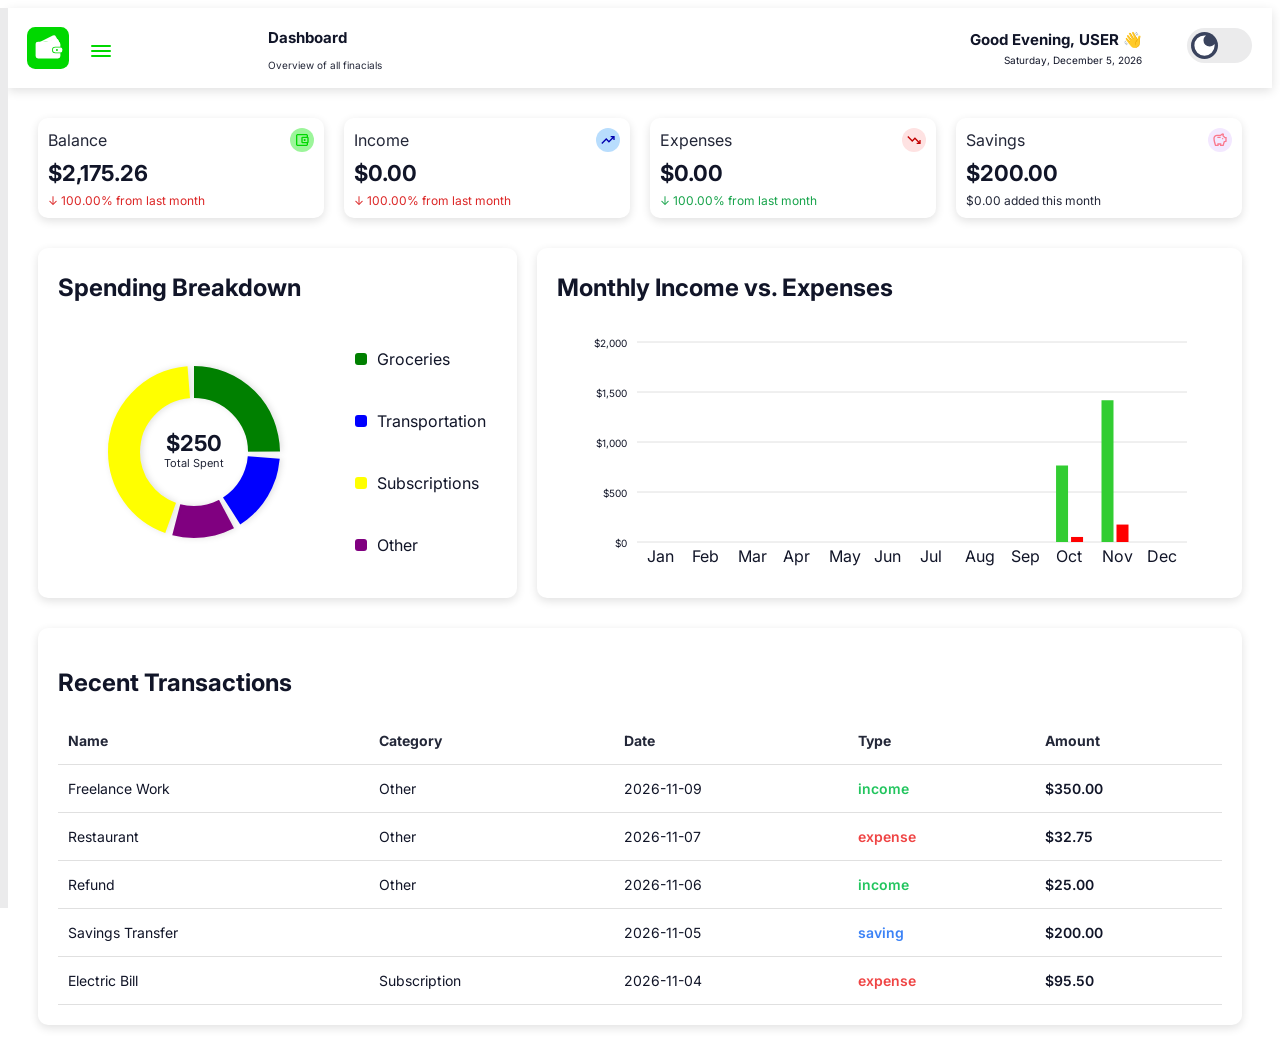
==== commit 8ac0a651: "finished Dashbaord" ====
--- a/index.html
+++ b/index.html
@@ -144,18 +144,37 @@
             <h2>Spending Breakdown</h2>
             <div id="chart-content">
                 <svg width="260" height="260">
+                    <defs>
+                        <filter 
+                        id="chart-shadow"
+                        x="-30%"
+                        y="-30%"
+                        width="160%"
+                        height="160%"
+                        >
+                            <feDropShadow
+                                dx="0"
+                                dy="2"
+                                stdDeviation="3"
+                                flood-color="var(--shadow-color)"
+                            />
+                        </filter>
+                    </defs>
+
                     <circle
+                        id="grocery-circle"
                         cx="130"
                         cy="130"
                         r="70"
                         fill="none"
                         stroke="green"
                         stroke-width="30"
-                        stroke-dasharray="175.93 439.82"
+                        stroke-dasharray="0 439.82"
                         transform="rotate(-90 130 130)"
                     />
 
                     <circle
+                        id="transportation-circle"
                         cx="130"
                         cy="130"
                         r="70"
@@ -168,6 +187,7 @@
                     />
 
                     <circle
+                        id="other-circle"
                         cx="130"
                         cy="130"
                         r="70"
@@ -180,6 +200,7 @@
                     />
 
                     <circle
+                        id="subscription-circle"
                         cx="130"
                         cy="130"
                         r="70"
@@ -190,6 +211,25 @@
                         stroke-dashoffset="-395.84"
                         transform="rotate(-90 130 130)"
                     />
+
+                    <text
+                        id="total-spending"
+                        x="130"
+                        y="123"
+                        text-anchor="middle"
+                        dominant-baseline="middle"
+                    >
+                        $0
+                    </text>
+
+                    <text
+                        x="130"
+                        y="145"
+                        text-anchor="middle"
+                        class="chart-center-label"
+                    >
+                        Total Spent
+                    </text>
                 </svg>
 
                 <div id="legend">
@@ -227,45 +267,23 @@
                 <line x1="60" y1="220" x2="610" y2="220" stroke="var(--border-color)"/>
 
                 <text x="70" y="240">Jan</text>
-                <text x="120" y="240">Feb</text>
-                <text x="170" y="240">Mar</text>
-                <text x="220" y="240">Apr</text>
-                <text x="270" y="240">May</text>
-                <text x="320" y="240">Jun</text>
-                <text x="370" y="240">Jul</text>
-                <text x="420" y="240">Aug</text>
-                <text x="470" y="240">Sep</text>
-                <text x="520" y="240">Oct</text>
-                <text x="570" y="240">Nov</text>
+                <text x="115.45" y="240">Feb</text>
+                <text x="160.9" y="240">Mar</text>
+                <text x="206.35" y="240">Apr</text>
+                <text x="251.8" y="240">May</text>
+                <text x="297.25" y="240">Jun</text>
+                <text x="342.7" y="240">Jul</text>
+                <text x="388.15" y="240">Aug</text>
+                <text x="433.6" y="240">Sep</text>
+                <text x="479.05" y="240">Oct</text>
+                <text x="524.5" y="240">Nov</text>
+                <text x="570" y="240">Dec</text>
 
                 <text class="y-label" x="50" y="25">$2,000</text>
                 <text class="y-label" x="50" y="75">$1,500</text>
                 <text class="y-label" x="50" y="125">$1,000</text>
                 <text class="y-label" x="50" y="175">$500</text>
                 <text class="y-label" x="50" y="225">$0</text>
-
-                <rect x="70" y="100" width="12" height="120" fill="green"/>
-                <rect x="85" y="150" width="12" height="70" fill="red"/>
-                <rect x="120" y="80" width="12" height="140" fill="green"/>
-                <rect x="135" y="130" width="12" height="90" fill="red"/>
-                <rect x="170" y="80" width="12" height="140" fill="green"/>
-                <rect x="185" y="130" width="12" height="90" fill="red"/>
-                <rect x="220" y="80" width="12" height="140" fill="green"/>
-                <rect x="235" y="130" width="12" height="90" fill="red"/>
-                <rect x="270" y="80" width="12" height="140" fill="green"/>
-                <rect x="285" y="130" width="12" height="90" fill="red"/>
-                <rect x="320" y="80" width="12" height="140" fill="green"/>
-                <rect x="335" y="130" width="12" height="90" fill="red"/>
-                <rect x="370" y="80" width="12" height="140" fill="green"/>
-                <rect x="385" y="130" width="12" height="90" fill="red"/>
-                <rect x="420" y="80" width="12" height="140" fill="green"/>
-                <rect x="435" y="130" width="12" height="90" fill="red"/>
-                <rect x="470" y="80" width="12" height="140" fill="green"/>
-                <rect x="485" y="130" width="12" height="90" fill="red"/>
-                <rect x="520" y="80" width="12" height="140" fill="green"/>
-                <rect x="535" y="130" width="12" height="90" fill="red"/>
-                <rect x="570" y="80" width="12" height="140" fill="green"/>
-                <rect x="585" y="130" width="12" height="90" fill="red"/>
             </svg>
         </div>
     </section>
--- a/css/style.css
+++ b/css/style.css
@@ -432,6 +432,12 @@
     font-weight: 400;
 }
 
+#summary-con #savings-change {
+    font-size: 12px;
+    font-weight: 400;
+    color: var(--secondary-text);
+}
+
 @media (max-width: 768px) {
     #summary-con {
         position: static;
@@ -584,10 +590,35 @@
     font-weight: 600;
 }
 
+.saving-type {
+    color: #3b82f6 !important;
+    font-weight: 600;
+}
+
 #transactions-con tbody tr {
     transition: background-color 0.2s ease;
 }
 
 #transactions-con tbody tr:hover {
     background-color: var(--base-variant);
+}
+
+#total-spending {
+    font-size: 22px;
+    font-weight: 700;
+    fill: var(--text-color);
+}
+
+.chart-center-label {
+    font-size: 11px;
+    fill: var(--secondary-text);
+}
+
+#grocery-circle,
+#transportation-circle,
+#other-circle,
+#subscription-circle {
+    paint-order: stroke;
+    filter: drop-shadow(0 2px 3px var(--shadow-color));
+    stroke-width: 32px;
 }
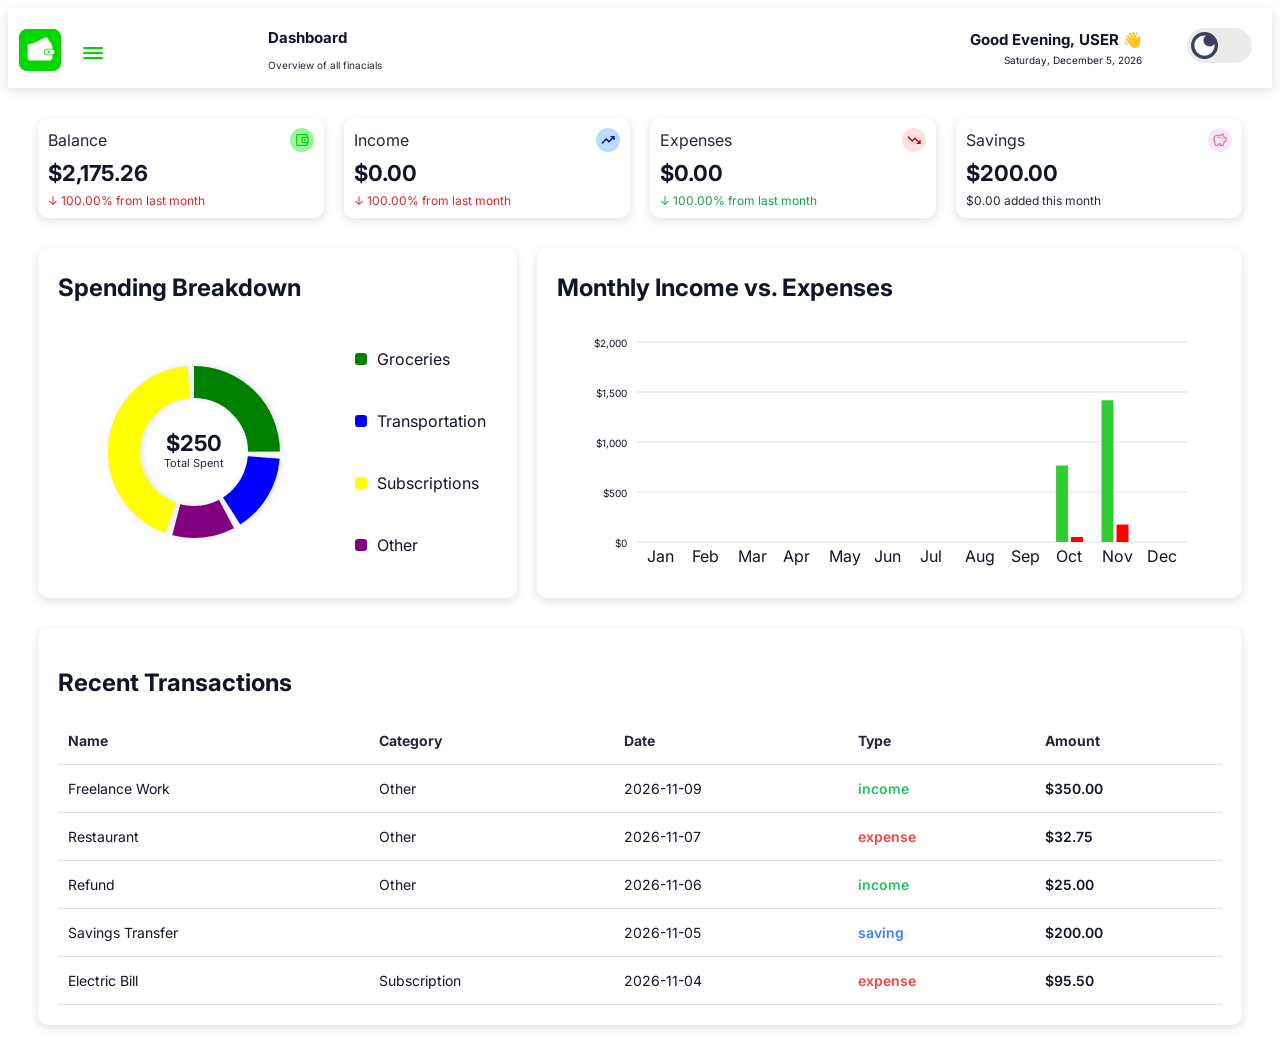
==== commit 9c8b9585: "added transaction page" ====
--- a/index.html
+++ b/index.html
@@ -12,6 +12,63 @@
 </head>
 
 <body>
+
+    <input type="checkbox" id="menu-toggle">
+
+    <label for="menu-toggle" class="toggle">
+            <span class="top-line common"></span>
+            <span class="mid-line common"></span>
+            <span class="bot-line common"></span>
+        </label>
+
+    <div class="slide">
+
+            <h1 id="title">Cashuru</h1>
+
+            <ul id="list">
+                <li>
+                    <a href="#">
+                        <svg xmlns="http://www.w3.org/2000/svg" viewBox="0 0 24 24" height="24px" width="24px" fill="#e3e3e3"><path d="M6,19H9V13h6v6h3V10L12,5.5L6,10v9ZM4,21V9l8-6l8,6V21H13V15H11v6H4Zm8-8.75Z"/></svg>
+                        <span>Dashboard</span>  
+                    </a>
+                </li>
+                <li>
+                    <a href="Transactions.html">
+                        <svg xmlns="http://www.w3.org/2000/svg" viewBox="0 0 24 24" height="24px" width="24px" fill="#e3e3e3"><path d="M4,6V4H20V6H4ZM4,20V14H3V12L4,7H20l1,5v2H20v6H18V14H14v6H4Zm2-2h6V14H6v4ZM5.05,12h13.9H5.05Zm0,0h13.9l-0.6-3H5.65l-0.6,3Z"/></svg>                       
+                        <span>Transactions</span>
+                    </a>
+                </li>
+                <li>
+                    <a href="#">
+                        <svg xmlns="http://www.w3.org/2000/svg" viewBox="0 0 24 24" height="24px" width="24px" fill="#e3e3e3"><path d="M14,13q-1.25,0-2.13-0.88T11,10t0.88-2.13T14,7t2.13,0.88T17,10t-0.88,2.13T14,13ZM7,16q-0.82,0-1.41-0.59T5,14V6Q5,5.18 5.59,4.59T7,4H21q0.83,0 1.41,0.59Q23,5.18 23,6v8q0,0.82-0.59,1.41T21,16H7Zm2-2H19q0-0.83 0.59-1.41T21,12V8q-0.82,0-1.41-0.59T19,6H9Q9,6.82 8.41,7.41Q7.83,8 7,8v4q0.83,0 1.41,0.59Q9,13.18 9,14Zm11,6H3q-0.82,0-1.41-0.59T1,18V7H3V18H20v2ZM7,14V6v8Z"/></svg>                        
+                        <span>Budgets</span>
+                    </a>
+                </li>
+                <li>
+                    <a href="#">
+                        <svg xmlns="http://www.w3.org/2000/svg" viewBox="0 0 24 24" height="24px" width="24px" fill="#e3e3e3"><path d="M16.71,10.71Q17,10.43 17,10q0-0.43-0.29-0.71T16,9T15.29,9.29T15,10t0.29,0.71T16,11q0.43,0 0.71-0.29ZM8,9h5V7H8V9ZM4.5,21q-0.85-2.85-1.67-5.69T2,9.5Q2,7.2 3.6,5.6T7.5,4h5q0.73-0.95 1.76-1.48T16.5,2q0.63,0 1.06,0.44T18,3.5q0,0.15-0.04,0.3T17.88,4.07q-0.1,0.27-0.19,0.56T17.55,5.22L19.83,7.5H22v6.98L19.18,15.4L17.5,21H12V19H10v2H4.5ZM6,19H8V17h6v2h2l1.55-5.15L20,13.02V9.5H19L15.5,6q0-0.5 0.06-0.96T15.75,4.1q-0.72,0.2-1.27,0.69T13.68,6H7.5Q6.05,6 5.03,7.02T4,9.5q0,2.45 0.67,4.79T6,19Zm6-7.45Z"/></svg>
+                        <span>Savings</span>
+                    </a>
+                </li>
+                <li>
+                    <a href="#">
+                        <svg xmlns="http://www.w3.org/2000/svg" viewBox="0 0 24 24" height="24px" width="24px" fill="#e3e3e3"><path d="M3,21V19l2-2v4H3Zm4,0V15l2-2v8H7Zm4,0V13l2,2.03V21H11Zm4,0V15.03l2-2V21H15Zm4,0V11l2-2V21H19ZM3,15.83V13l7-7l4,4l7-7V5.82l-7,7l-4-4l-7,7Z"/></svg>
+                        <span>Analytics</span>
+                    </a>
+                </li>
+                <li>
+                    <a href="#">
+                        <svg xmlns="http://www.w3.org/2000/svg" viewBox="0 0 24 24" height="24px" width="24px" fill="#e3e3e3"><path d="M9.25,22l-0.4-3.2q-0.32-0.13-0.61-0.3T7.68,18.13L4.7,19.38L1.95,14.63l2.58-1.95Q4.5,12.5 4.5,12.34q0-0.16 0-0.34t0-0.34t0.03-0.34L1.95,9.38L4.7,4.63L7.68,5.88Q7.95,5.68 8.25,5.5t0.6-0.3L9.25,2h5.5l0.4,3.2q0.33,0.13 0.61,0.3t0.56,0.38L19.3,4.63l2.75,4.75l-2.57,1.95q0.02,0.18 0.02,0.34t0,0.34t0,0.34t-0.05,0.34l2.57,1.95l-2.75,4.75l-2.95-1.25q-0.27,0.2-0.57,0.38t-0.6,0.3L14.75,22H9.25ZM11,20h1.98l0.35-2.65q0.78-0.2 1.44-0.59t1.21-0.94l2.47,1.03l0.98-1.7l-2.15-1.63q0.13-0.35 0.17-0.74T17.5,12t-0.05-0.79q-0.05-0.39-0.17-0.74l2.15-1.63l-0.98-1.7L15.98,8.2q-0.55-0.57-1.21-0.96T13.33,6.65L13,4H11.03L10.68,6.65Q9.9,6.85 9.24,7.24T8.03,8.17L5.55,7.15L4.58,8.85l2.15,1.6Q6.6,10.83 6.55,11.2T6.5,12q0,0.4 0.05,0.77t0.17,0.75L4.58,15.15l0.98,1.7L8.03,15.8q0.55,0.58 1.21,0.96t1.44,0.59L11,20Zm1.05-4.5q1.45,0 2.47-1.03T15.55,12T14.53,9.52T12.05,8.5q-1.47,0-2.49,1.02T8.55,12t1.01,2.47t2.49,1.03ZM12,12Z"/></svg>
+                        <span>Settings</span>
+                    </a>
+                </li>
+            </ul>
+    </div>
+
+        <section id="logo">
+            <svg xmlns="http://www.w3.org/2000/svg" viewBox="0 0 512 512"><rect class="icon-bg" x="0" y="0" width="512" height="512" rx="100"/><path class="wallet" d="M145 190 L315 105 Q340 93 353 119 L375 157 Z"/><path class="wallet" d="M195 190 L350 145 Q374 138 385 163 L395 190 Z"/><path class="wallet" d="M105 205Q105 180 135 180H377Q407 180 407 210V240H345Q305 240 305 280Q305 320 345 320H407V355Q407 385 377 385H135Q105 385 105 355Z"/><path class="wallet" d="M345 250H410Q430 250 430 270V290Q430 310 410 310H345Q315 310 315 280Q315 250 345 250Z"/><circle class="icon-bg" cx="365" cy="280" r="12"/></svg>
+        </section>
+
     <header id="main-header">
         <header id="page-header">
             <section id="page-title">
@@ -36,58 +93,6 @@
         <section id="logo">
             <svg xmlns="http://www.w3.org/2000/svg" viewBox="0 0 512 512"><rect class="icon-bg" x="0" y="0" width="512" height="512" rx="100"/><path class="wallet" d="M145 190 L315 105 Q340 93 353 119 L375 157 Z"/><path class="wallet" d="M195 190 L350 145 Q374 138 385 163 L395 190 Z"/><path class="wallet" d="M105 205Q105 180 135 180H377Q407 180 407 210V240H345Q305 240 305 280Q305 320 345 320H407V355Q407 385 377 385H135Q105 385 105 355Z"/><path class="wallet" d="M345 250H410Q430 250 430 270V290Q430 310 410 310H345Q315 310 315 280Q315 250 345 250Z"/><circle class="icon-bg" cx="365" cy="280" r="12"/></svg>
         </section>
-
-        <input type="checkbox" id="menu-toggle">
-
-        <label for="menu-toggle" class="toggle">
-            <span class="top-line common"></span>
-            <span class="mid-line common"></span>
-            <span class="bot-line common"></span>
-        </label>
-
-        <div class="slide">
-
-            <h1 id="title">Cashuru</h1>
-
-            <ul id="list">
-                <li>
-                    <a href="#">
-                        <svg xmlns="http://www.w3.org/2000/svg" viewBox="0 0 24 24" height="24px" width="24px" fill="#e3e3e3"><path d="M6,19H9V13h6v6h3V10L12,5.5L6,10v9ZM4,21V9l8-6l8,6V21H13V15H11v6H4Zm8-8.75Z"/></svg>
-                        <span>Dashboard</span>  
-                    </a>
-                </li>
-                <li>
-                    <a href="#">
-                        <svg xmlns="http://www.w3.org/2000/svg" viewBox="0 0 24 24" height="24px" width="24px" fill="#e3e3e3"><path d="M4,6V4H20V6H4ZM4,20V14H3V12L4,7H20l1,5v2H20v6H18V14H14v6H4Zm2-2h6V14H6v4ZM5.05,12h13.9H5.05Zm0,0h13.9l-0.6-3H5.65l-0.6,3Z"/></svg>                       
-                        <span>Transactions</span>
-                    </a>
-                </li>
-                <li>
-                    <a href="#">
-                        <svg xmlns="http://www.w3.org/2000/svg" viewBox="0 0 24 24" height="24px" width="24px" fill="#e3e3e3"><path d="M14,13q-1.25,0-2.13-0.88T11,10t0.88-2.13T14,7t2.13,0.88T17,10t-0.88,2.13T14,13ZM7,16q-0.82,0-1.41-0.59T5,14V6Q5,5.18 5.59,4.59T7,4H21q0.83,0 1.41,0.59Q23,5.18 23,6v8q0,0.82-0.59,1.41T21,16H7Zm2-2H19q0-0.83 0.59-1.41T21,12V8q-0.82,0-1.41-0.59T19,6H9Q9,6.82 8.41,7.41Q7.83,8 7,8v4q0.83,0 1.41,0.59Q9,13.18 9,14Zm11,6H3q-0.82,0-1.41-0.59T1,18V7H3V18H20v2ZM7,14V6v8Z"/></svg>                        
-                        <span>Budgets</span>
-                    </a>
-                </li>
-                <li>
-                    <a href="#">
-                        <svg xmlns="http://www.w3.org/2000/svg" viewBox="0 0 24 24" height="24px" width="24px" fill="#e3e3e3"><path d="M16.71,10.71Q17,10.43 17,10q0-0.43-0.29-0.71T16,9T15.29,9.29T15,10t0.29,0.71T16,11q0.43,0 0.71-0.29ZM8,9h5V7H8V9ZM4.5,21q-0.85-2.85-1.67-5.69T2,9.5Q2,7.2 3.6,5.6T7.5,4h5q0.73-0.95 1.76-1.48T16.5,2q0.63,0 1.06,0.44T18,3.5q0,0.15-0.04,0.3T17.88,4.07q-0.1,0.27-0.19,0.56T17.55,5.22L19.83,7.5H22v6.98L19.18,15.4L17.5,21H12V19H10v2H4.5ZM6,19H8V17h6v2h2l1.55-5.15L20,13.02V9.5H19L15.5,6q0-0.5 0.06-0.96T15.75,4.1q-0.72,0.2-1.27,0.69T13.68,6H7.5Q6.05,6 5.03,7.02T4,9.5q0,2.45 0.67,4.79T6,19Zm6-7.45Z"/></svg>
-                        <span>Savings</span>
-                    </a>
-                </li>
-                <li>
-                    <a href="#">
-                        <svg xmlns="http://www.w3.org/2000/svg" viewBox="0 0 24 24" height="24px" width="24px" fill="#e3e3e3"><path d="M3,21V19l2-2v4H3Zm4,0V15l2-2v8H7Zm4,0V13l2,2.03V21H11Zm4,0V15.03l2-2V21H15Zm4,0V11l2-2V21H19ZM3,15.83V13l7-7l4,4l7-7V5.82l-7,7l-4-4l-7,7Z"/></svg>
-                        <span>Analytics</span>
-                    </a>
-                </li>
-                <li>
-                    <a href="#">
-                        <svg xmlns="http://www.w3.org/2000/svg" viewBox="0 0 24 24" height="24px" width="24px" fill="#e3e3e3"><path d="M9.25,22l-0.4-3.2q-0.32-0.13-0.61-0.3T7.68,18.13L4.7,19.38L1.95,14.63l2.58-1.95Q4.5,12.5 4.5,12.34q0-0.16 0-0.34t0-0.34t0.03-0.34L1.95,9.38L4.7,4.63L7.68,5.88Q7.95,5.68 8.25,5.5t0.6-0.3L9.25,2h5.5l0.4,3.2q0.33,0.13 0.61,0.3t0.56,0.38L19.3,4.63l2.75,4.75l-2.57,1.95q0.02,0.18 0.02,0.34t0,0.34t0,0.34t-0.05,0.34l2.57,1.95l-2.75,4.75l-2.95-1.25q-0.27,0.2-0.57,0.38t-0.6,0.3L14.75,22H9.25ZM11,20h1.98l0.35-2.65q0.78-0.2 1.44-0.59t1.21-0.94l2.47,1.03l0.98-1.7l-2.15-1.63q0.13-0.35 0.17-0.74T17.5,12t-0.05-0.79q-0.05-0.39-0.17-0.74l2.15-1.63l-0.98-1.7L15.98,8.2q-0.55-0.57-1.21-0.96T13.33,6.65L13,4H11.03L10.68,6.65Q9.9,6.85 9.24,7.24T8.03,8.17L5.55,7.15L4.58,8.85l2.15,1.6Q6.6,10.83 6.55,11.2T6.5,12q0,0.4 0.05,0.77t0.17,0.75L4.58,15.15l0.98,1.7L8.03,15.8q0.55,0.58 1.21,0.96t1.44,0.59L11,20Zm1.05-4.5q1.45,0 2.47-1.03T15.55,12T14.53,9.52T12.05,8.5q-1.47,0-2.49,1.02T8.55,12t1.01,2.47t2.49,1.03ZM12,12Z"/></svg>
-                        <span>Settings</span>
-                    </a>
-                </li>
-            </ul>
-        </div>
 
         <button id="theme-switch">
             <span>
--- a/css/style.css
+++ b/css/style.css
@@ -113,8 +113,8 @@
     padding: 4px;
     display: flex;
     align-items: center;
-    position: absolute;
-    top: 15px;
+    position: fixed;
+    top: 25px;
     left: 15px;
     z-index: 4;
     background: transparent;
@@ -156,10 +156,10 @@
     box-sizing: border-box;
 }
 
-.slide{
+.slide {
     height: 100vh;
     width: 230px;
-    position: absolute;
+    position: fixed;
     top: 0;
     left: 0;
     background-color: var(--base-variant);
@@ -193,10 +193,10 @@
 }
 
 .toggle{
-    position: absolute;
+    position: fixed;
     height: 25px;
     width: 25px;
-    top: 30px;
+    top: 40px;
     left: 80px;
     z-index: 5;
     cursor: pointer;
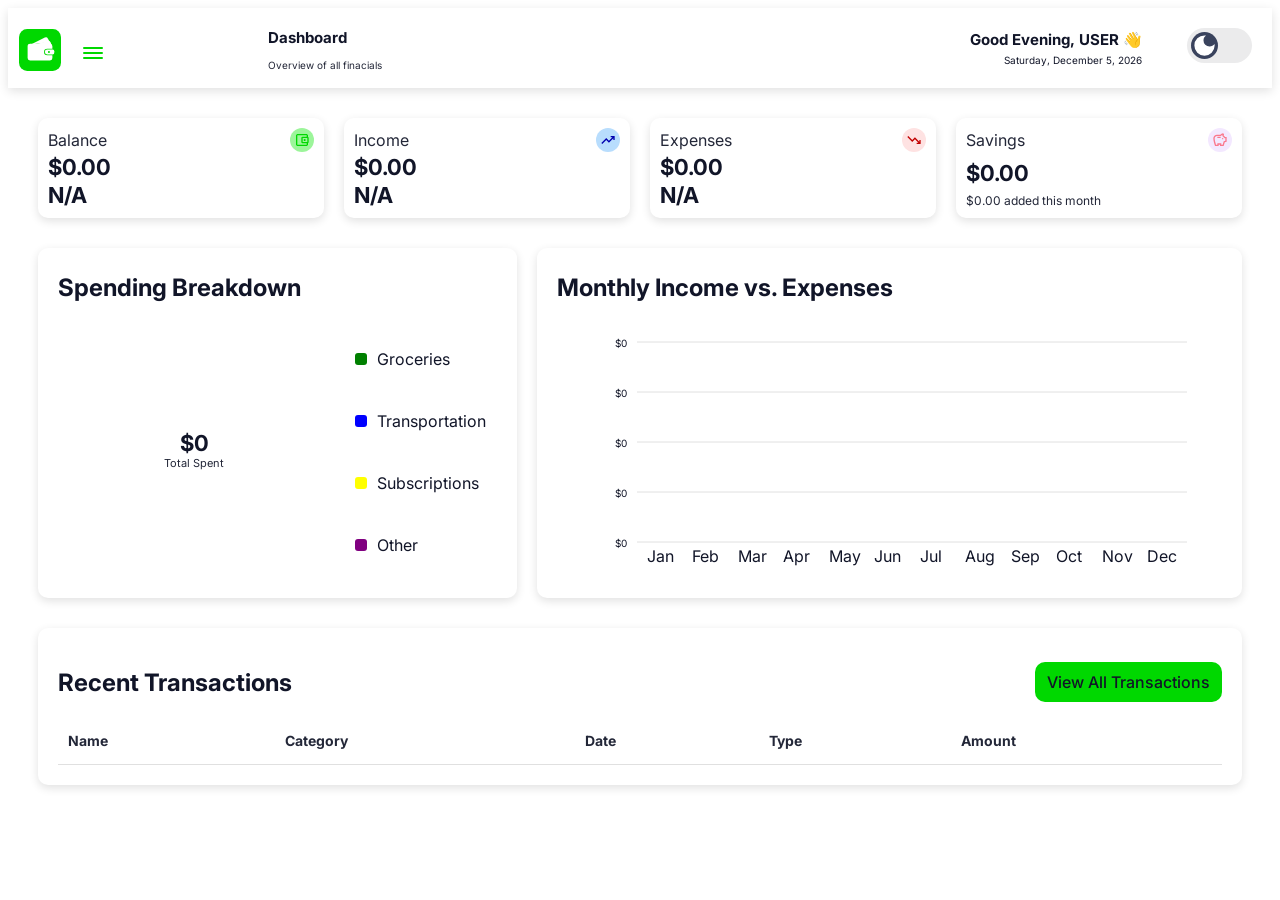
==== commit 4e06bf36: "styled and coded almost everything for Transactions Page" ====
--- a/index.html
+++ b/index.html
@@ -89,10 +89,6 @@
             </div>
 
         </header>
-
-        <section id="logo">
-            <svg xmlns="http://www.w3.org/2000/svg" viewBox="0 0 512 512"><rect class="icon-bg" x="0" y="0" width="512" height="512" rx="100"/><path class="wallet" d="M145 190 L315 105 Q340 93 353 119 L375 157 Z"/><path class="wallet" d="M195 190 L350 145 Q374 138 385 163 L395 190 Z"/><path class="wallet" d="M105 205Q105 180 135 180H377Q407 180 407 210V240H345Q305 240 305 280Q305 320 345 320H407V355Q407 385 377 385H135Q105 385 105 355Z"/><path class="wallet" d="M345 250H410Q430 250 430 270V290Q430 310 410 310H345Q315 310 315 280Q315 250 345 250Z"/><circle class="icon-bg" cx="365" cy="280" r="12"/></svg>
-        </section>
 
         <button id="theme-switch">
             <span>
@@ -294,7 +290,14 @@
     </section>
 
     <section id="transactions-con">
-        <h2>Recent Transactions</h2>
+        <div class="recent-transactions-header">
+            <h2>Recent Transactions</h2>
+
+            <a href="Transactions.html" class="view-all-link">
+                View All Transactions
+            </a>
+        </div>
+
         <table>
             <thead>
                 <tr>
--- a/css/style.css
+++ b/css/style.css
@@ -186,7 +186,7 @@
     text-align: center;
 }
 
-input{
+#menu-toggle{
     display: none;
     visibility: hidden;
     appearance: none;
@@ -621,4 +621,276 @@
     paint-order: stroke;
     filter: drop-shadow(0 2px 3px var(--shadow-color));
     stroke-width: 32px;
+}
+
+#transactions-chart {
+    margin: 30px;
+    padding: 15px;
+    border-radius: 10px;
+    box-shadow: 0 3px 10px var(--shadow-color);
+    background-color: var(--base-color);
+    font-family: var(--main-font);
+    color: var(--text-color);
+}
+
+#transactions-chart table {
+    width: 100%;
+    border-collapse: collapse;
+}
+
+#transactions-chart th {
+    text-align: left;
+    padding: 15px 10px;
+    color: var(--secondary-text);
+    font-size: 14px;
+    border-bottom: 1px solid var(--border-color);
+}
+
+#transactions-chart td {
+    padding: 15px 10px;
+    color: var(--text-color);
+    border-bottom: 1px solid var(--border-color);
+    font-size: 14px;
+}
+
+.recent-transactions-header {
+    display: flex;
+    align-items: center;
+    justify-content: space-between;
+}
+
+.view-all-link {
+    display: inline-block;
+    padding: 10px 12px;
+    border-radius: 10px;
+    background-color: var(--accent-color);
+    color: var(--text-color);
+    font-weight: 500;
+    text-decoration: none;
+    transition: transform 0.2s ease, box-shadow 0.2s ease;
+}
+
+.view-all-link:hover {
+    transform: translateY(-4px);
+    box-shadow: 0 4px 8px var(--shadow-color);
+}
+
+#add-transaction {
+    border: none;
+    font-family: var(--main-font);
+    cursor: pointer;
+}
+
+.transactions-header {
+    display: flex;
+    align-items: center;
+    justify-content: space-between;
+}
+
+#form-overlay {
+    position: fixed;
+    top: 0;
+    left: 0;
+    width: 100%;
+    height: 100%;
+    background-color: rgba(0, 0, 0, 0.6);
+    display: flex;
+    justify-content: center;
+    align-items: center;
+    z-index: 1000;
+}
+
+#form-overlay[hidden] {
+    display: none;
+}
+
+#transaction-form {
+    width: 400px;
+    max-width: 90%;
+    padding: 30px;
+    border-radius: 16px;
+    background-color: var(--base-color);
+    color: var(--text-color);
+    box-shadow: 0 10px 30px var(--shadow-color);
+    display: flex;
+    flex-direction: column;
+    gap: 12px;
+}
+
+#transaction-form input,
+#transaction-form select {
+    width: 100%;
+    padding: 11px 12px;
+    border: 1px solid var(--border-color);
+    border-radius: 8px;
+    background-color: var(--base-variant);
+    color: var(--text-color);
+    font-family: var(--main-font);
+    font-size: 14px;
+    outline: none;
+    box-sizing: border-box;
+}
+
+#transaction-form input:focus,
+#transaction-form select:focus {
+    border-color: var(--accent-color);
+}
+
+#transaction-form input[type="date"] {
+    color-scheme: light;
+}
+
+.darkmode #transaction-form input[type="date"] {
+    color-scheme: dark;
+}
+
+/* Chrome, Edge, Opera */
+#transaction-form input[type="number"]::-webkit-inner-spin-button,
+#transaction-form input[type="number"]::-webkit-outer-spin-button {
+    -webkit-appearance: none;
+    margin: 0;
+}
+
+/* Firefox */
+#transaction-form input[type="number"] {
+    appearance: textfield;
+    -moz-appearance: textfield;
+}
+
+.amount-input {
+    position: relative;
+    width: 100%;
+}
+
+.amount-input input {
+    padding-right: 45px;
+}
+
+.amount-controls {
+    position: absolute;
+    right: 8px;
+    top: 50%;
+    transform: translateY(-50%);
+    display: flex;
+    flex-direction: column;
+    gap: 2px;
+}
+
+.amount-controls button {
+    border: none;
+    background-color: var(--base-variant);
+    color: var(--accent-color);
+    font-size: 9px;
+    cursor: pointer;
+    padding: 2px 5px;
+    border-radius: 3px;
+}
+
+.amount-controls button:hover {
+    background-color: var(--hover-color);
+}
+
+#transaction-form select {
+    appearance: none;
+    -webkit-appearance: none;
+}
+
+#transaction-form select {
+    appearance: none;
+    -webkit-appearance: none;
+    background-image: url("data:image/svg+xml,%3Csvg xmlns='http://www.w3.org/2000/svg' viewBox='0 0 24 24' fill='none' stroke='%2300d800' stroke-width='2.5' stroke-linecap='round' stroke-linejoin='round'%3E%3Cpath d='m6 9 6 6 6-6'/%3E%3C/svg%3E");
+    background-repeat: no-repeat;
+    background-position: right 12px center;
+    background-size: 14px;
+    padding-right: 35px;
+}
+
+#transaction-form input[type="date"]::-webkit-calendar-picker-indicator {
+    filter: invert(55%) sepia(100%) saturate(1500%) hue-rotate(85deg);
+    cursor: pointer;
+}
+
+#transaction-form button[type="submit"] {
+    width: 100%;
+    padding: 12px;
+    margin-top: 10px;
+    border: none;
+    border-radius: 8px;
+    background-color: var(--accent-color);
+    color: white;
+    font-family: var(--main-font);
+    font-size: 15px;
+    font-weight: 600;
+    cursor: pointer;
+    transition: transform 0.2s ease, filter 0.2s ease;
+}
+
+#transaction-form button[type="submit"]:hover {
+    transform: translateY(-2px);
+    filter: brightness(1.1);
+}
+
+#transaction-form {
+    position: relative;
+}
+
+.close-form {
+    position: absolute;
+    top: 12px;
+    right: 15px;
+    border: none;
+    background: transparent;
+    color: var(--secondary-text);
+    font-size: 25px;
+    cursor: pointer;
+    transition: color 0.2s ease;
+}
+
+.close-form:hover {
+    color: var(--accent-color);
+}
+
+#pagination {
+    display: flex;
+    justify-content: center;
+    align-items: center;
+    gap: 15px;
+    margin-top: 25px;
+}
+
+#pagination button {
+    padding: 9px 16px;
+    border: 1px solid var(--border-color);
+    border-radius: 8px;
+    background-color: var(--base-variant);
+    color: var(--text-color);
+    font-family: var(--main-font);
+    font-size: 14px;
+    cursor: pointer;
+    transition: all 0.2s ease;
+}
+
+#pagination button:hover:not(:disabled) {
+    background-color: var(--accent-color);
+    color: white;
+    transform: translateY(-2px);
+}
+
+#pagination button:disabled {
+    opacity: 0.4;
+    cursor: not-allowed;
+}
+
+#page-number {
+    min-width: 70px;
+    text-align: center;
+    color: var(--text-color);
+    font-weight: 600;
+    font-family: var(--main-font);
+}
+
+#transactions-body td[colspan="5"] {
+    text-align: center;
+    padding: 40px 0;
+    color: var(--secondary-text);
 }
